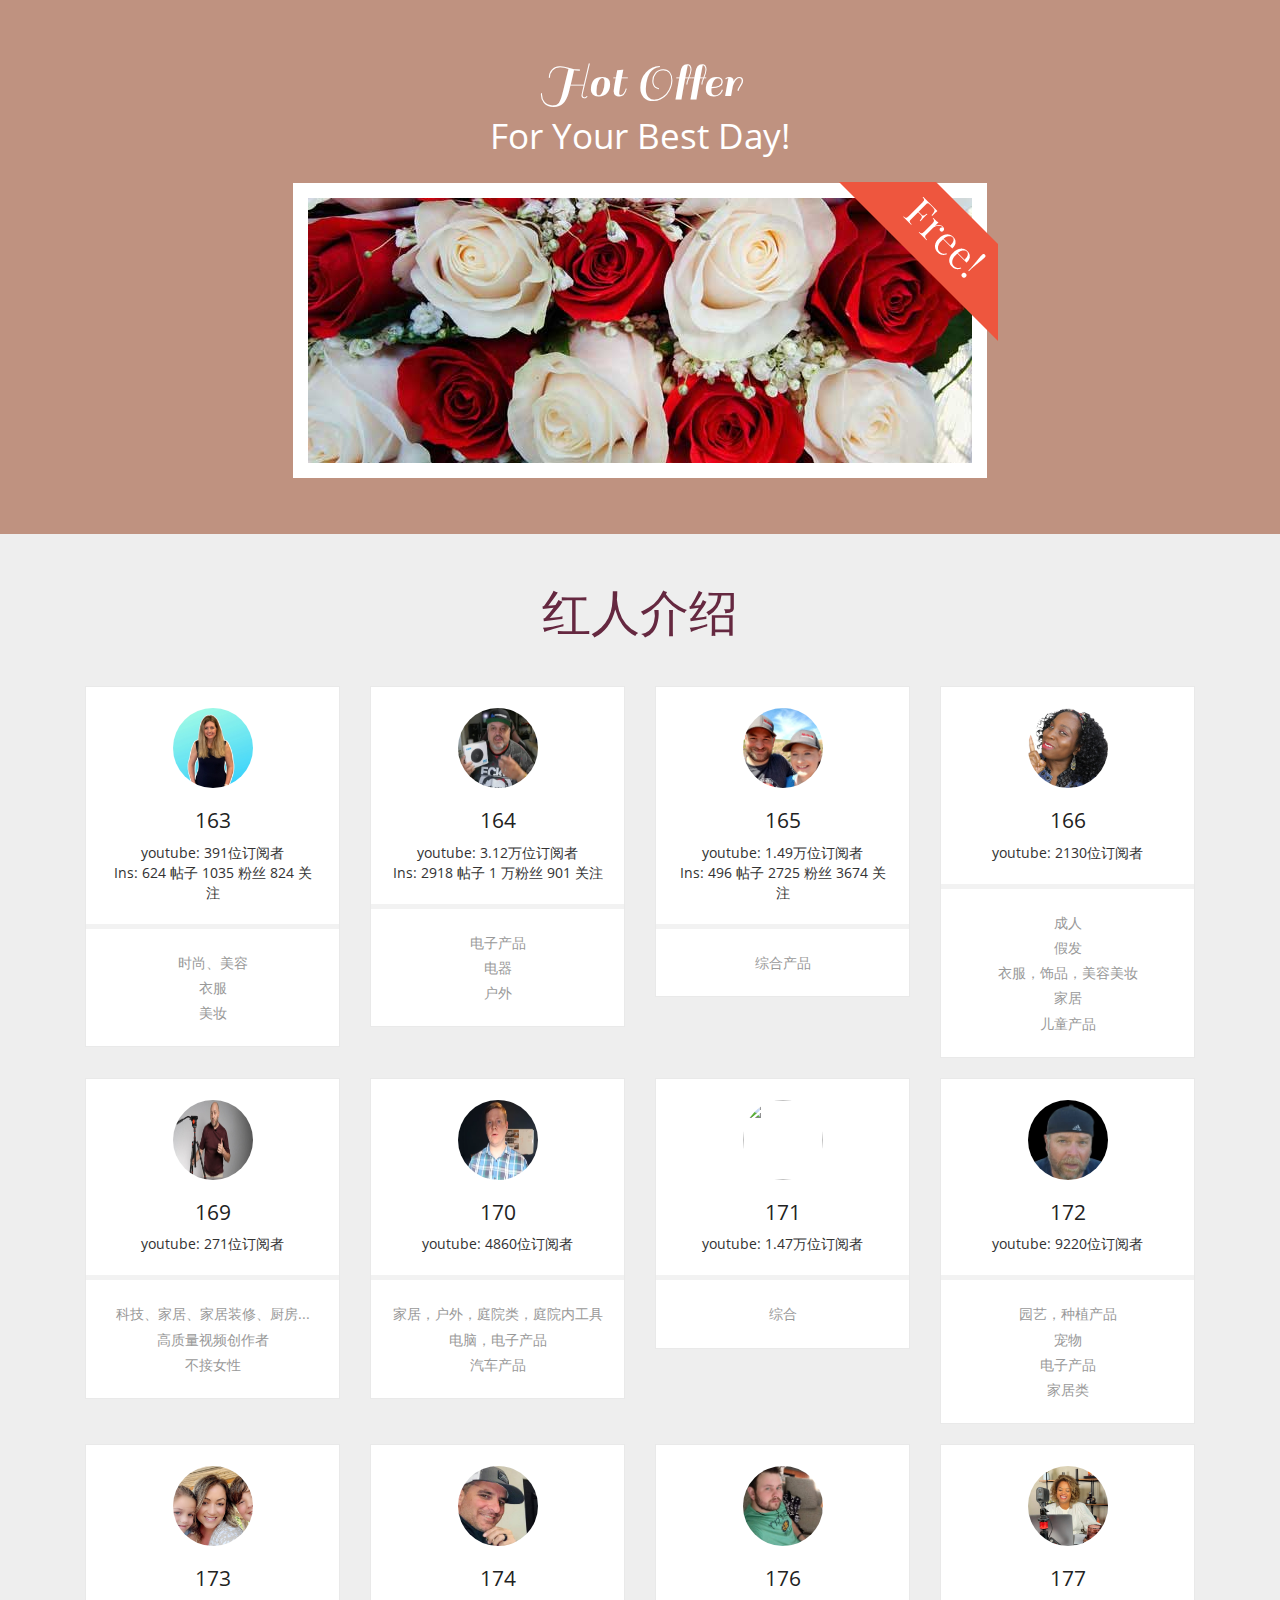
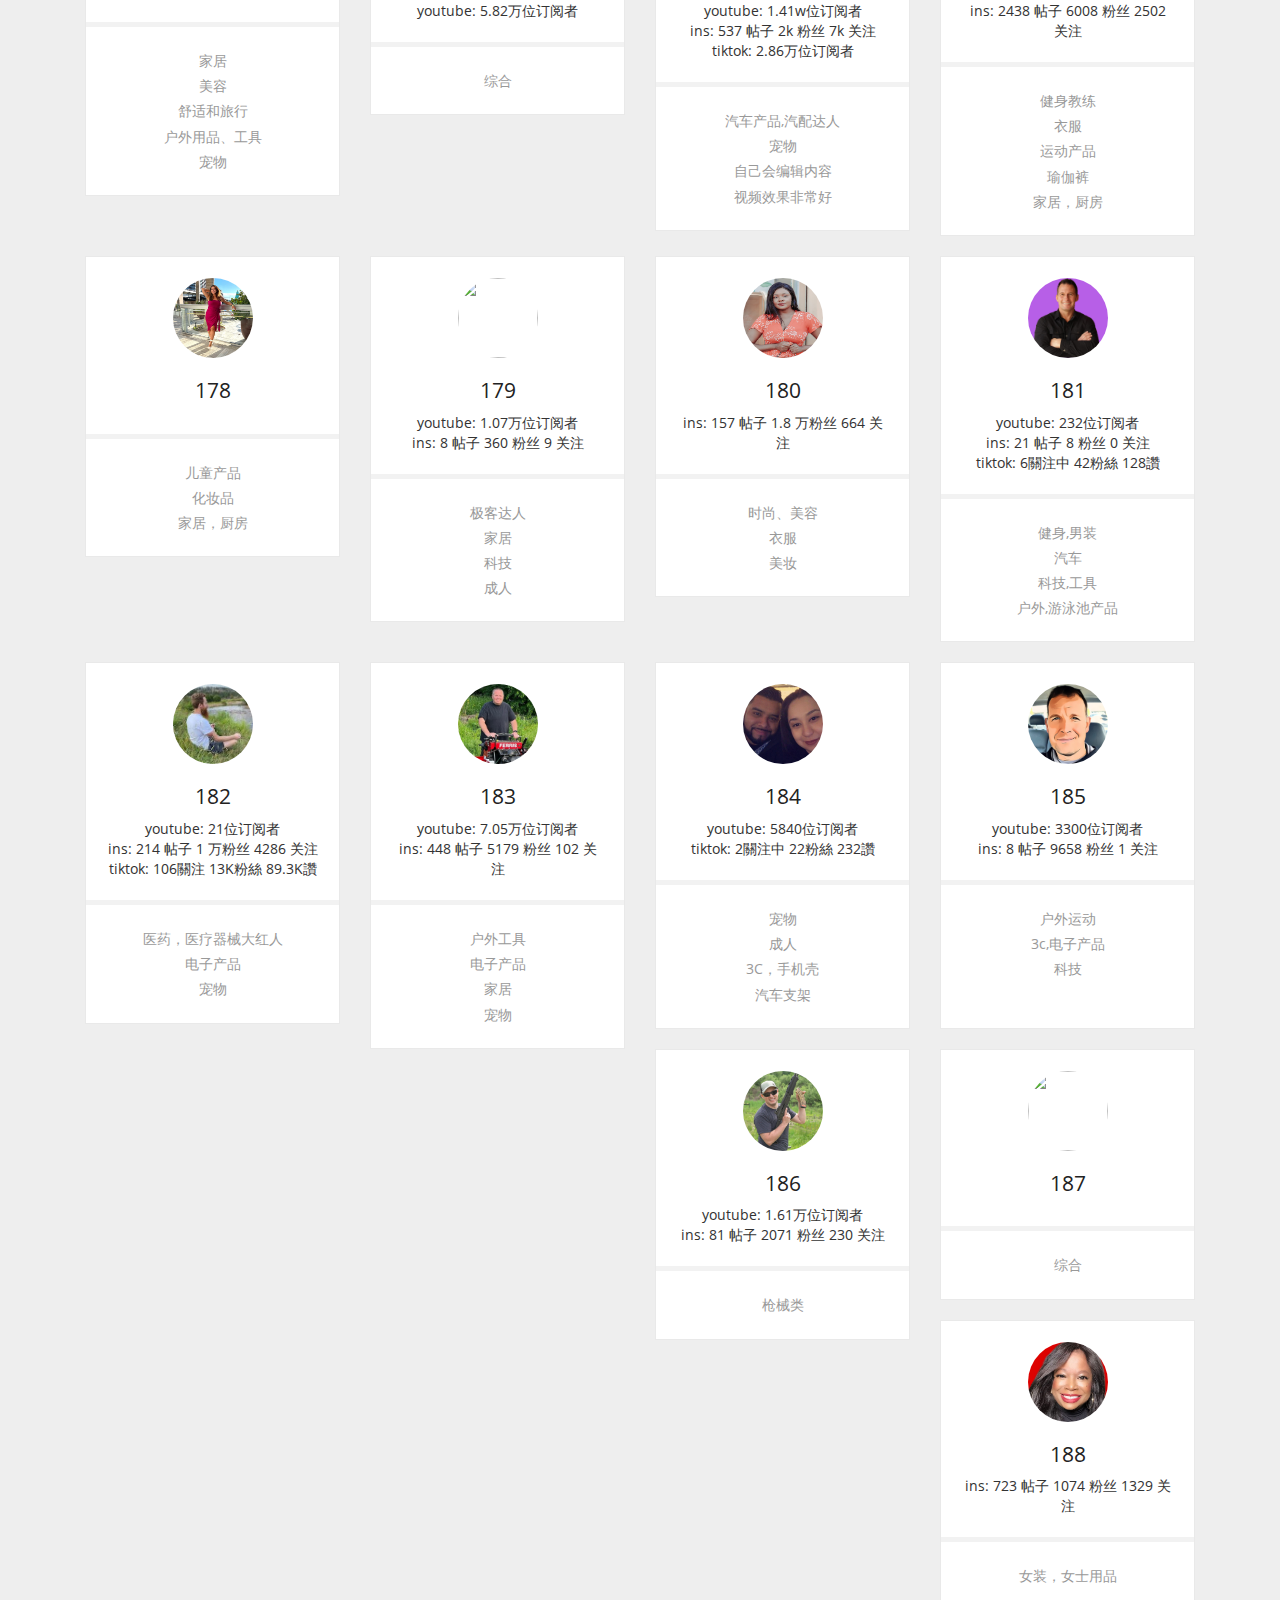
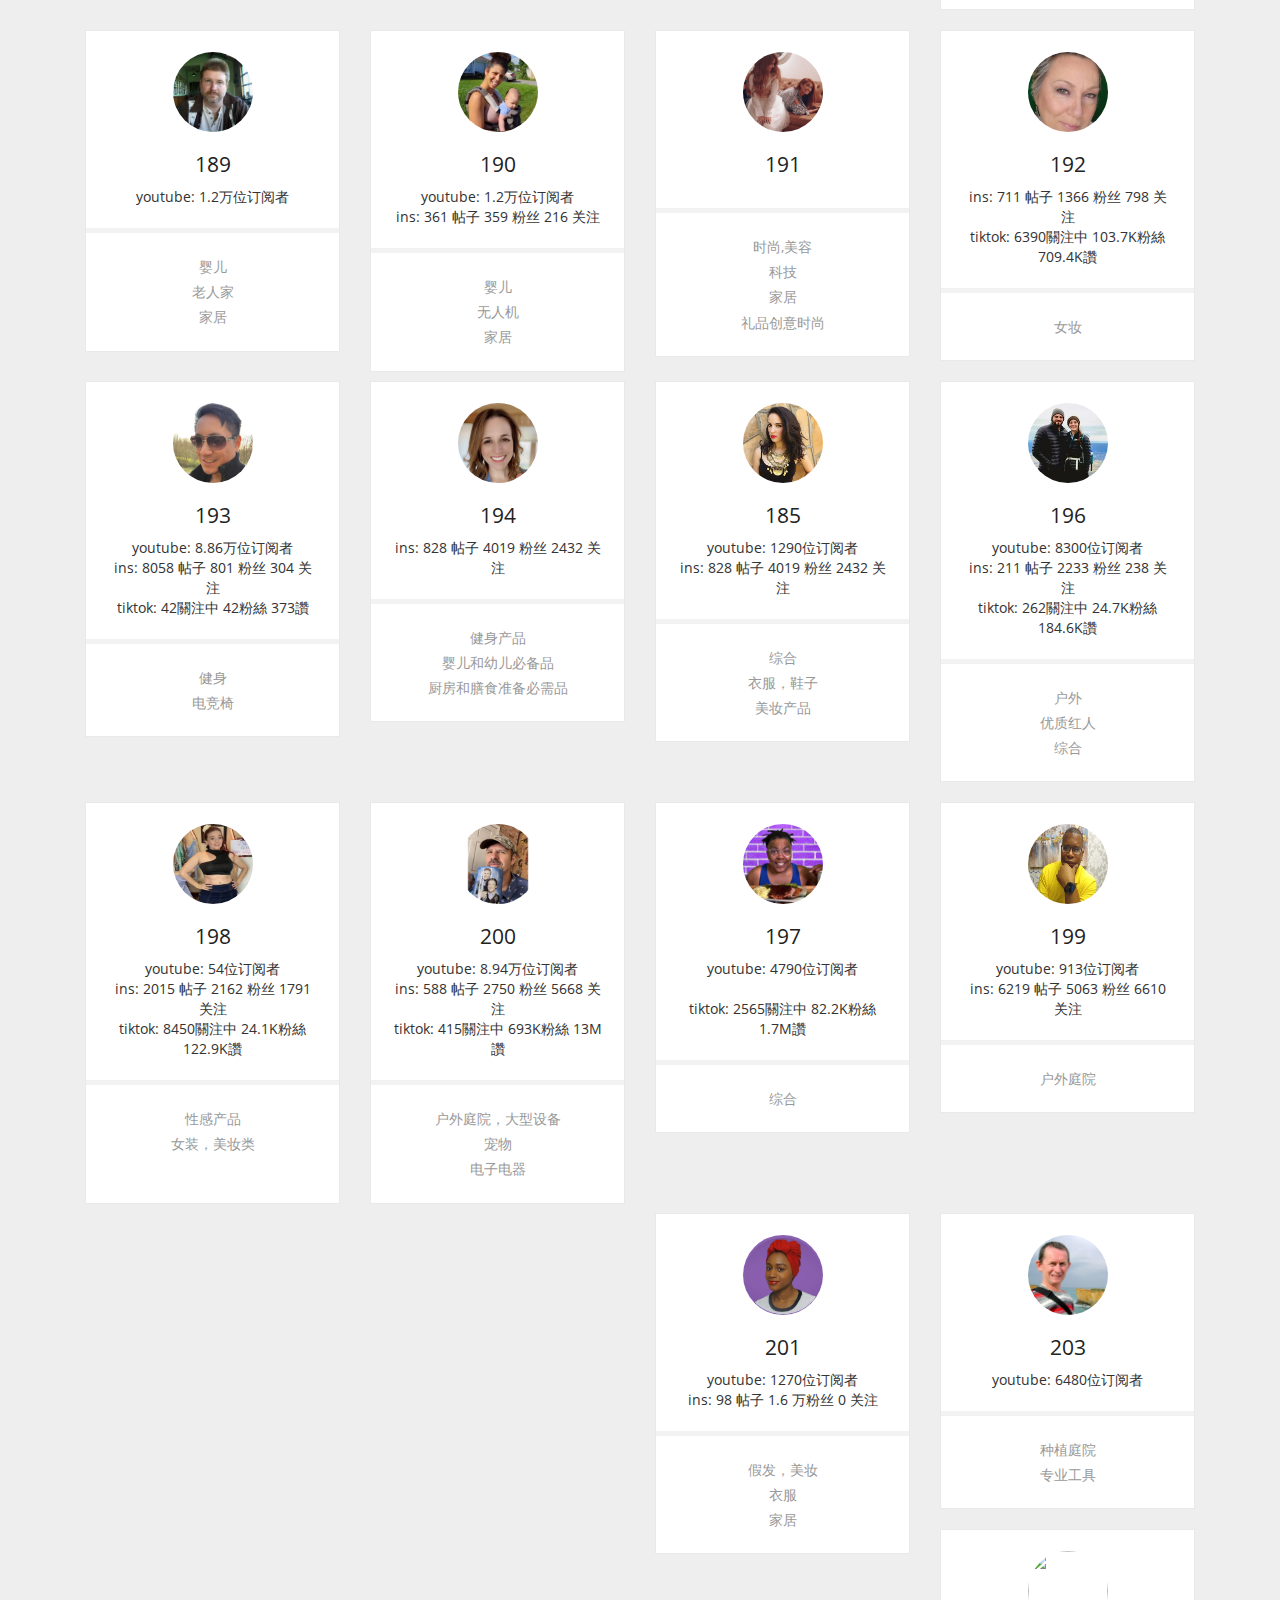
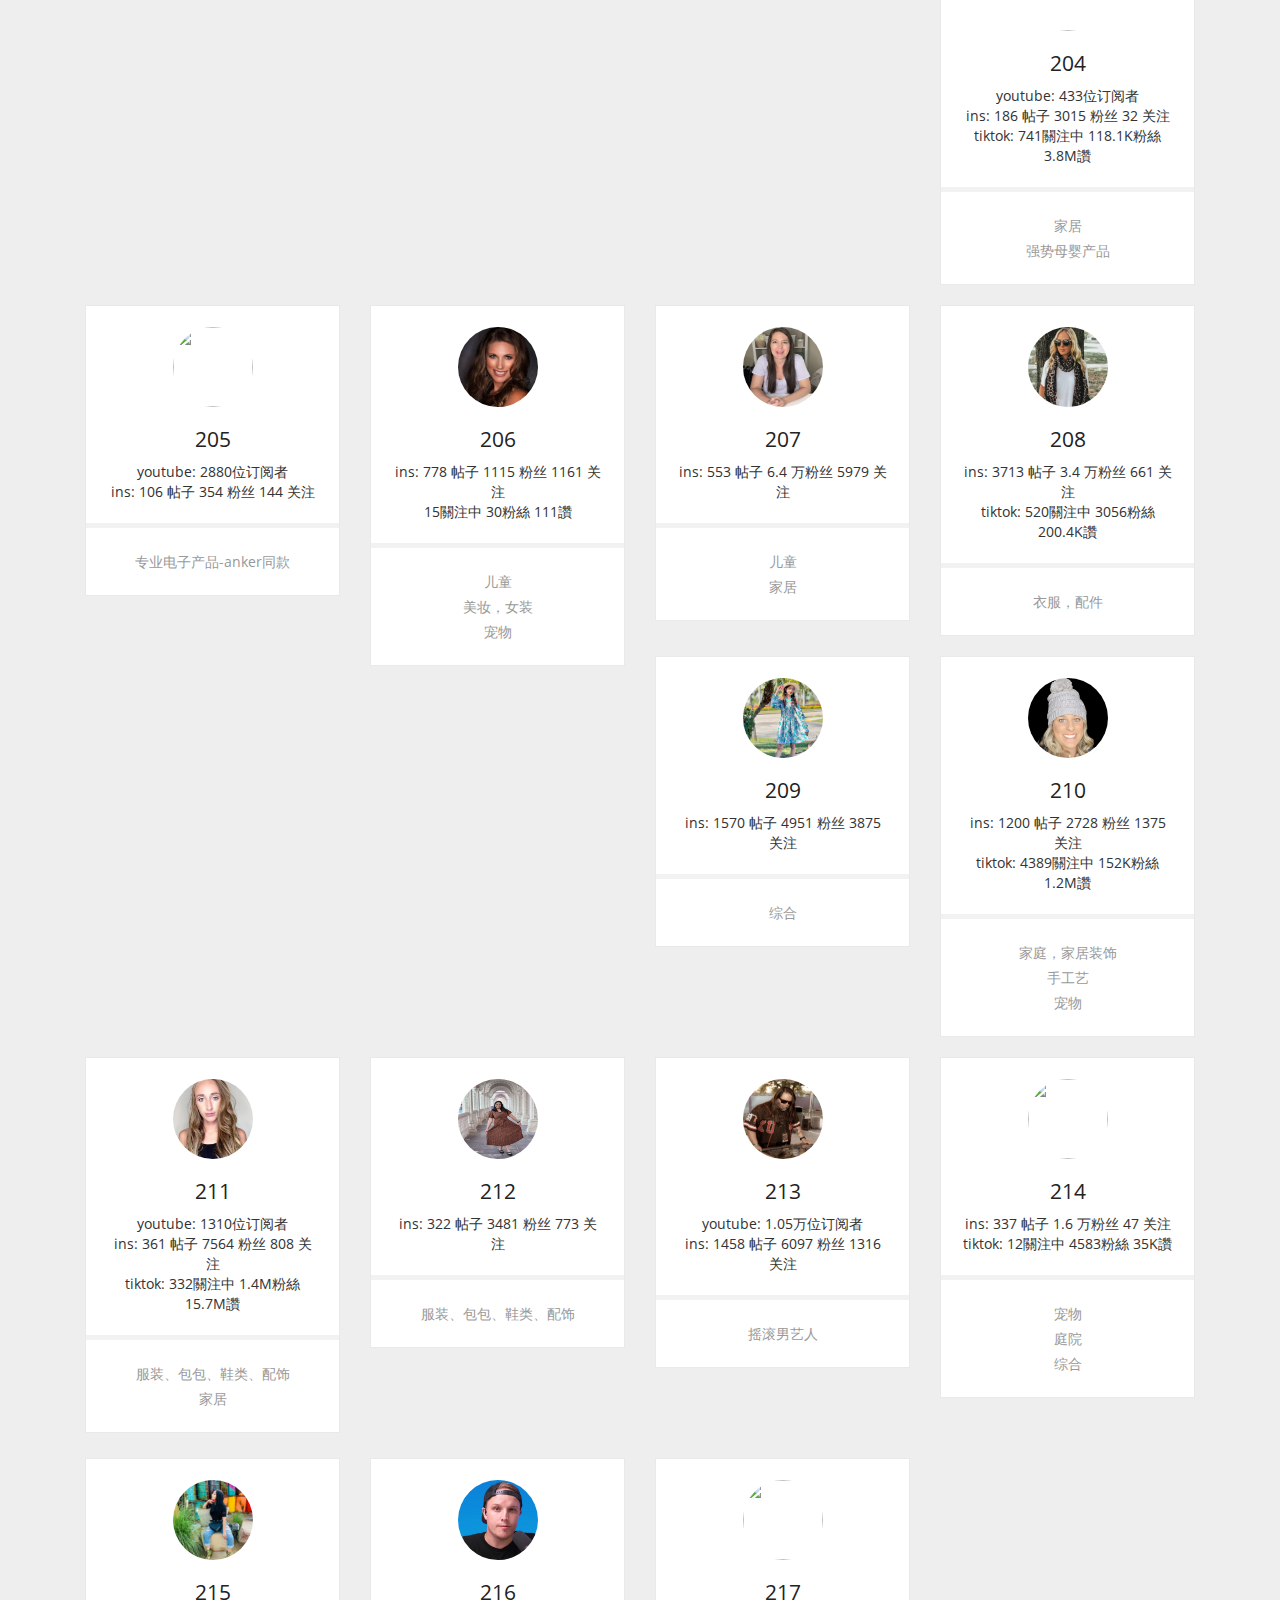
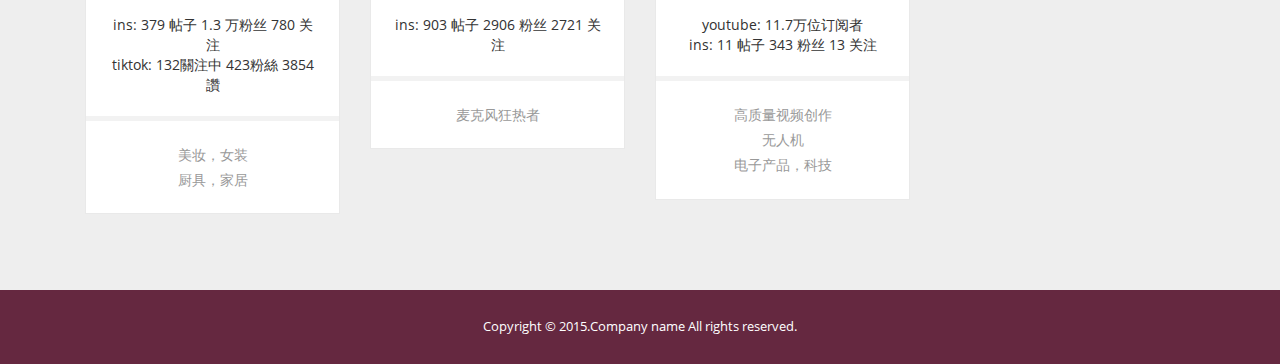
==== moban-151026346700/index.html @ faaa4f1e "Add files via upload" ====
<!DOCTYPE HTML>
<html xmlns="http://www.w3.org/1999/html">
<head>
<title>Home</title>
<link href="css/bootstrap.css" rel="stylesheet" type="text/css" media="all">
<link href="css/style.css" rel="stylesheet" type="text/css" media="all" />
<meta name="viewport" content="width=device-width, initial-scale=1">
<meta http-equiv="Content-Type" content="text/html; charset=utf-8" />
<meta name="keywords" content="My Wedding Responsive web template, Bootstrap Web Templates, Flat Web Templates, Andriod Compatible web template,
Smartphone Compatible web template, free webdesigns for Nokia, Samsung, LG, SonyErricsson, Motorola web design" />
<script type="application/x-javascript"> addEventListener("load", function() { setTimeout(hideURLbar, 0); }, false); function hideURLbar(){ window.scrollTo(0,1); } </script>
<link rel="stylesheet" href="css/flexslider.css" type="text/css" media="screen" />
<script src="js/jquery-1.11.1.min.js"></script>
<script src="js/bootstrap.js"></script>
</head>
<body>
	<div class="content">
		<!--hot-offer-->
			<div class="hot-offer">
				<div class="container">
					<h3>hot offer</h3>
					<h4>for your best day!</h4>
					<img src="images/p5.jpg" class="img-responsive" alt="/">
					<div class="offer"></div>
				</div>
			</div>
			<!--hot-offer-->
				<div class="features">
					<div class="container">
						<h3>红人介绍</h3>
							<div class="features-grids">
								<div class="col-md-3 feature-grid">
								<div class="feature">
									<div class="feature1">
										<img class="img-circle" src="kol/163.jpeg" width="80px" height="80px">
										<h4>163</h4>
                                        <p>youtube: 391位订阅者</br>
                                            Ins: 624 帖子 1035 粉丝  824 关注</p>
									</div>
									<div class="feature2">
										<p>时尚、美容</br>衣服</br>美妆</p>
									</div>
								</div>
								</div>
                                <div class="col-md-3 feature-grid">
                                    <div class="feature">
                                        <div class="feature1">
                                            <img class="img-circle" src="kol/164.jpg" width="80px" height="80px">
                                            <h4>164</h4>
                                            <p>youtube: 3.12万位订阅者</br>
                                                Ins: 2918 帖子  1 万粉丝  901 关注</p>
                                        </div>
                                        <div class="feature2">
                                            <p>电子产品</br>
                                                电器</br>
                                                户外</p>
                                        </div>
                                    </div>
                                    <p>&nbsp;</p>
                                </div>
                                <div class="col-md-3 feature-grid">
                                    <div class="feature">
                                        <div class="feature1">
                                            <img class="img-circle" src="kol/165.jpg" width="80px" height="80px">
                                            <h4>165</h4>
                                            <p>youtube: 1.49万位订阅者</br>
                                                Ins: 496 帖子  2725 粉丝  3674 关注</p>
                                        </div>
                                        <div class="feature2">
                                            <p>综合产品 </p>
                                        </div>
                                    </div>
                                    <p>&nbsp;</p>
                                </div>
                                <div class="col-md-3 feature-grid">
                                    <div class="feature">
                                        <div class="feature1">
                                            <img class="img-circle" src="kol/166.jpg" width="80px" height="80px">
                                            <h4>166</h4>
                                            <p>youtube: 2130位订阅者</p>
                                        </div>
                                        <div class="feature2">
                                            <p>成人</br>
                                                假发</br>
                                                衣服，饰品，美容美妆</br>
                                                家居</br>
                                                儿童产品</p>
                                        </div>
                                    </div>
                                    <p>&nbsp;</p>
                                </div>
                                <div class="col-md-3 feature-grid">
                                    <div class="feature">
                                        <div class="feature1">
                                            <img class="img-circle" src="kol/169.jpeg" width="80px" height="80px">
                                            <h4>169</h4>
                                            <p>youtube: 271位订阅者</p>
                                        </div>
                                        <div class="feature2">
                                            <p>科技、家居、家居装修、厨房...</br>
                                                高质量视频创作者</br>
                                                不接女性
                                            </p>
                                        </div>
                                    </div>
                                    <p>&nbsp;</p>
                                </div>
                                <div class="col-md-3 feature-grid">
                                    <div class="feature">
                                        <div class="feature1">
                                            <img class="img-circle" src="kol/170.png" width="80px" height="80px">
                                            <h4>170</h4>
                                            <p>youtube: 4860位订阅者</p>
                                        </div>
                                        <div class="feature2">
                                            <p>家居，户外，庭院类，庭院内工具</br>
                                                电脑，电子产品</br>
                                                汽车产品</p>
                                        </div>
                                    </div>
                                    <p>&nbsp;</p>
                                </div>
                                <div class="col-md-3 feature-grid">
                                    <div class="feature">
                                        <div class="feature1">
                                            <img class="img-circle" src="kol/171.jpeg" width="80px" height="80px">
                                            <h4>171</h4>
                                            <p>youtube: 1.47万位订阅者</p>
                                        </div>
                                        <div class="feature2">
                                            <p>综合</p>
                                        </div>
                                    </div>
                                    <p>&nbsp;</p>
                                </div>
                                <div class="col-md-3 feature-grid">
                                    <div class="feature">
                                        <div class="feature1">
                                            <img class="img-circle" src="kol/172.jpeg" width="80px" height="80px">
                                            <h4>172</h4>
                                            <p>youtube: 9220位订阅者</p>
                                        </div>
                                        <div class="feature2">
                                            <p>园艺，种植产品</br>
                                                宠物</br>
                                                电子产品</br>
                                                家居类</p>
                                        </div>
                                    </div>
                                    <p>&nbsp;</p>
                                </div>
                                <div class="col-md-3 feature-grid">
                                    <div class="feature">
                                        <div class="feature1">
                                            <img class="img-circle" src="kol/173.jpeg" width="80px" height="80px">
                                            <h4>173</h4>
                                        </div>
                                        <div class="feature2">
                                            <p>家居</br>
                                                美容</br>
                                                舒适和旅行</br>
                                                户外用品、工具</br>
                                                宠物</p>
                                        </div>
                                    </div>
                                    <p>&nbsp;</p>
                                </div>
                                <div class="col-md-3 feature-grid">
                                    <div class="feature">
                                        <div class="feature1">
                                            <img class="img-circle" src="kol/174.jpeg" width="80px" height="80px">
                                            <h4>174</h4>
                                            <p>youtube: 5.82万位订阅者</p>
                                        </div>
                                        <div class="feature2">
                                            <p>综合</p>
                                        </div>
                                    </div>
                                    <p>&nbsp;</p>
                                </div>
                                <div class="col-md-3 feature-grid">
                                    <div class="feature">
                                        <div class="feature1">
                                            <img class="img-circle" src="kol/176.jpeg" width="80px" height="80px">
                                            <h4>176</h4>
                                            <p>youtube: 1.41w位订阅者</br>
                                                ins: 537 帖子 2k 粉丝 7k 关注</br>
                                                tiktok: 2.86万位订阅者
                                            </p>
                                        </div>
                                        <div class="feature2">
                                            <p>汽车产品,汽配达人</br>
                                                宠物</br>
                                                自己会编辑内容</br>
                                                视频效果非常好</p>
                                        </div>
                                    </div>
                                    <p>&nbsp;</p>
                                </div>
                                <div class="col-md-3 feature-grid">
                                    <div class="feature">
                                        <div class="feature1">
                                            <img class="img-circle" src="kol/177.jpeg" width="80px" height="80px">
                                            <h4>177</h4>
                                            <p>
                                                ins: 2438 帖子  6008 粉丝  2502 关注
                                            </p>
                                        </div>
                                        <div class="feature2">
                                            <p>健身教练</br>
                                                衣服</br>
                                                运动产品</br>
                                                瑜伽裤</br>
                                                家居，厨房</p>
                                        </div>
                                    </div>
                                    <p>&nbsp;</p>
                                </div>
                                <div class="col-md-3 feature-grid">
                                    <div class="feature">
                                        <div class="feature1">
                                            <img class="img-circle" src="kol/178.jpeg" width="80px" height="80px">
                                            <h4>178</h4>
                                        </div>
                                        <div class="feature2">
                                            <p>儿童产品</br>
                                                化妆品</br>
                                                家居，厨房</p>
                                        </div>
                                    </div>
                                    <p>&nbsp;</p>
                                </div>
                                <div class="col-md-3 feature-grid">
                                    <div class="feature">
                                        <div class="feature1">
                                            <img class="img-circle" src="kol/179.jpeg" width="80px" height="80px">
                                            <h4>179</h4>
                                            <p>
                                                youtube: 1.07万位订阅者</br>
                                                ins: 8 帖子  360 粉丝  9 关注
                                            </p>
                                        </div>
                                        <div class="feature2">
                                            <p>极客达人</br>
                                                家居</br>
                                                科技</br>
                                                成人
                                            </p>
                                        </div>
                                    </div>
                                    <p>&nbsp;</p>
                                </div>
                                <div class="col-md-3 feature-grid">
                                    <div class="feature">
                                        <div class="feature1">
                                            <img class="img-circle" src="kol/180.png" width="80px" height="80px">
                                            <h4>180</h4>
                                            <p>
                                                ins: 157 帖子  1.8 万粉丝  664 关注
                                            </p>
                                        </div>
                                        <div class="feature2">
                                            <p>时尚、美容</br>
                                                衣服</br>
                                                美妆
                                            </p>
                                        </div>
                                    </div>
                                    <p>&nbsp;</p>
                                </div>
                                <div class="col-md-3 feature-grid">
                                    <div class="feature">
                                        <div class="feature1">
                                            <img class="img-circle" src="kol/181.jpeg" width="80px" height="80px">
                                            <h4>181</h4>
                                            <p>youtube: 232位订阅者</br>
                                                ins: 21 帖子  8 粉丝  0 关注</br>
                                                tiktok: 6關注中  42粉絲  128讚
                                            </p>
                                        </div>
                                        <div class="feature2">
                                            <p>健身,男装</br>
                                                汽车</br>
                                                科技,工具</br>
                                                户外,游泳池产品
                                            </p>
                                        </div>
                                    </div>
                                    <p>&nbsp;</p>
                                </div>
                                <div class="col-md-3 feature-grid">
                                    <div class="feature">
                                        <div class="feature1">
                                            <img class="img-circle" src="kol/182.jpeg" width="80px" height="80px">
                                            <h4>182</h4>
                                            <p>youtube: 21位订阅者</br>
                                                ins: 214 帖子  1 万粉丝  4286 关注</br>
                                                tiktok: 106關注  13K粉絲  89.3K讚
                                            </p>
                                        </div>
                                        <div class="feature2">
                                            <p>
                                                医药，医疗器械大红人</br>
                                                电子产品</br>
                                                宠物</br>
                                            </p>
                                        </div>
                                    </div>
                                    <p>&nbsp;</p>
                                </div>
                                <div class="col-md-3 feature-grid">
                                    <div class="feature">
                                        <div class="feature1">
                                            <img class="img-circle" src="kol/183.jpeg" width="80px" height="80px">
                                            <h4>183</h4>
                                            <p>youtube: 7.05万位订阅者</br>
                                                ins: 448 帖子  5179 粉丝  102 关注
                                            </p>
                                        </div>
                                        <div class="feature2">
                                            <p>
                                                户外工具</br>
                                                电子产品</br>
                                                家居</br>
                                                宠物</br>
                                            </p>
                                        </div>
                                    </div>
                                    <p>&nbsp;</p>
                                </div>
                                <div class="col-md-3 feature-grid">
                                    <div class="feature">
                                        <div class="feature1">
                                            <img class="img-circle" src="kol/184.jpeg" width="80px" height="80px">
                                            <h4>184</h4>
                                            <p>youtube: 5840位订阅者</br>
                                                tiktok: 2關注中  22粉絲  232讚
                                            </p>
                                        </div>
                                        <div class="feature2">
                                            <p>
                                                宠物</br>
                                                成人</br>
                                                3C，手机壳</br>
                                                汽车支架
                                            </p>
                                        </div>
                                    </div>
                                    <p>&nbsp;</p>
                                </div>
                                <div class="col-md-3 feature-grid">
                                    <div class="feature">
                                        <div class="feature1">
                                            <img class="img-circle" src="kol/185.jpeg" width="80px" height="80px">
                                            <h4>185</h4>
                                            <p>youtube: 3300位订阅者</br>
                                                ins: 8 帖子  9658 粉丝  1 关注
                                            </p>
                                        </div>
                                        <div class="feature2">
                                            <p>
                                                户外运动</br>
                                                3c,电子产品</br>
                                                科技</br></br>
                                            </p>
                                        </div>
                                    </div>
                                    <p>&nbsp;</p>
                                </div>
                                <div class="col-md-3 feature-grid">
                                    <div class="feature">
                                        <div class="feature1">
                                            <img class="img-circle" src="kol/186.jpeg" width="80px" height="80px">
                                            <h4>186</h4>
                                            <p>youtube: 1.61万位订阅者</br>
                                                ins: 81 帖子  2071 粉丝  230 关注
                                            </p>
                                        </div>
                                        <div class="feature2">
                                            <p>
                                                枪械类
                                            </p>
                                        </div>
                                    </div>
                                    <p>&nbsp;</p>
                                </div>
                                <div class="col-md-3 feature-grid">
                                    <div class="feature">
                                        <div class="feature1">
                                            <img class="img-circle" src="kol/187.jpeg" width="80px" height="80px">
                                            <h4>187</h4>
                                        </div>
                                        <div class="feature2">
                                            <p>
                                                综合
                                            </p>
                                        </div>
                                    </div>
                                    <p>&nbsp;</p>
                                </div>
                                <div class="col-md-3 feature-grid">
                                    <div class="feature">
                                        <div class="feature1">
                                            <img class="img-circle" src="kol/188.jpeg" width="80px" height="80px">
                                            <h4>188</h4>
                                            <p>
                                                ins: 723 帖子  1074 粉丝  1329 关注
                                            </p>
                                        </div>
                                        <div class="feature2">
                                            <p>
                                                女装，女士用品
                                            </p>
                                        </div>
                                    </div>
                                    <p>&nbsp;</p>
                                </div>
                                <div class="col-md-3 feature-grid">
                                    <div class="feature">
                                        <div class="feature1">
                                            <img class="img-circle" src="kol/189.jpeg" width="80px" height="80px">
                                            <h4>189</h4>
                                            <p>youtube: 1.2万位订阅者
                                            </p>
                                        </div>
                                        <div class="feature2">
                                            <p>婴儿</br>
                                                老人家</br>
                                                家居
                                            </p>
                                        </div>
                                    </div>
                                    <p>&nbsp;</p>
                                </div>
                                <div class="col-md-3 feature-grid">
                                    <div class="feature">
                                        <div class="feature1">
                                            <img class="img-circle" src="kol/190.png" width="80px" height="80px">
                                            <h4>190</h4>
                                            <p>youtube: 1.2万位订阅者</br>
                                                ins: 361 帖子  359 粉丝  216 关注
                                            </p>
                                        </div>
                                        <div class="feature2">
                                            <p>婴儿</br>
                                                无人机</br>
                                                家居</br>
                                            </p>
                                        </div>
                                    </div>
                                </div>
                                <div class="col-md-3 feature-grid">
                                    <div class="feature">
                                        <div class="feature1">
                                            <img class="img-circle" src="kol/191.jpeg" width="80px" height="80px">
                                            <h4>191</h4>
                                        </div>
                                        <div class="feature2">
                                            <p>
                                                时尚,美容</br>
                                                科技</br>
                                                家居</br>
                                                礼品创意时尚
                                            </p>
                                        </div>
                                    </div>
                                    <p>&nbsp;</p>
                                </div>
                                <div class="col-md-3 feature-grid">
                                    <div class="feature">
                                        <div class="feature1">
                                            <img class="img-circle" src="kol/192.jpeg" width="80px" height="80px">
                                            <h4>192</h4>
                                            <p>
                                                ins: 711 帖子  1366 粉丝  798 关注</br>
                                                tiktok: 6390關注中  103.7K粉絲  709.4K讚
                                            </p>
                                        </div>
                                        <div class="feature2">
                                            <p>
                                                女妆
                                            </p>
                                        </div>
                                    </div>
                                    <p>&nbsp;</p>
                                </div>
                                <div class="col-md-3 feature-grid">
                                    <div class="feature">
                                        <div class="feature1">
                                            <img class="img-circle" src="kol/193.jpeg" width="80px" height="80px">
                                            <h4>193</h4>
                                            <p>youtube: 8.86万位订阅者</br>
                                                ins: 8058 帖子  801 粉丝  304 关注</br>
                                                tiktok: 42關注中  42粉絲  373讚
                                            </p>
                                        </div>
                                        <div class="feature2">
                                            <p>
                                                健身</br>
                                                电竞椅
                                            </p>
                                        </div>
                                    </div>
                                    <p>&nbsp;</p>
                                </div>
                                <div class="col-md-3 feature-grid">
                                    <div class="feature">
                                        <div class="feature1">
                                            <img class="img-circle" src="kol/194.jpeg" width="80px" height="80px">
                                            <h4>194</h4>
                                            <p>
                                                ins: 828 帖子  4019 粉丝  2432 关注
                                            </p>
                                        </div>
                                        <div class="feature2">
                                            <p>
                                                健身产品</br>
                                                婴儿和幼儿必备品</br>
                                                厨房和膳食准备必需品
                                            </p>
                                        </div>
                                    </div>
                                    <p>&nbsp;</p>
                                </div>
                                <div class="col-md-3 feature-grid">
                                    <div class="feature">
                                        <div class="feature1">
                                            <img class="img-circle" src="kol/195.jpg" width="80px" height="80px">
                                            <h4>185</h4>
                                            <p>youtube: 1290位订阅者</br>
                                                ins: 828 帖子  4019 粉丝  2432 关注</br>
                                            </p>
                                        </div>
                                        <div class="feature2">
                                            <p>
                                                综合</br>
                                                衣服，鞋子</br>
                                                美妆产品
                                            </p>
                                        </div>
                                    </div>
                                    <p>&nbsp;</p>
                                </div>
                                <div class="col-md-3 feature-grid">
                                    <div class="feature">
                                        <div class="feature1">
                                            <img class="img-circle" src="kol/196.jpg" width="80px" height="80px">
                                            <h4>196</h4>
                                            <p>youtube: 8300位订阅者</br>
                                                ins: 211 帖子  2233 粉丝  238 关注</br>
                                                tiktok: 262關注中  24.7K粉絲  184.6K讚
                                            </p>
                                        </div>
                                        <div class="feature2">
                                            <p>
                                                户外</br>
                                                优质红人</br>
                                                综合
                                            </p>
                                        </div>
                                    </div>
                                    <p>&nbsp;</p>
                                </div>
                                <div class="col-md-3 feature-grid">
                                    <div class="feature">
                                        <div class="feature1">
                                            <img class="img-circle" src="kol/198.png" width="80px" height="80px">
                                            <h4>198</h4>
                                            <p>youtube: 54位订阅者</br>
                                                ins: 2015 帖子  2162 粉丝  1791 关注</br>
                                                tiktok: 8450關注中  24.1K粉絲  122.9K讚
                                            </p>
                                        </div>
                                        <div class="feature2">
                                            <p>
                                                性感产品</br>
                                                女装，美妆类</br></br>
                                            </p>
                                        </div>
                                    </div>
                                    <p>&nbsp;</p>
                                </div>
                                <div class="col-md-3 feature-grid">
                                    <div class="feature">
                                        <div class="feature1">
                                            <img class="img-circle" src="kol/200.jpeg" width="80px" height="80px">
                                            <h4>200</h4>
                                            <p>youtube: 8.94万位订阅者</br>
                                                ins: 588 帖子  2750 粉丝  5668 关注</br>
                                                tiktok: 415關注中  693K粉絲  13M讚
                                            </p>
                                        </div>
                                        <div class="feature2">
                                            <p>户外庭院，大型设备</br>
                                                宠物</br>
                                                电子电器
                                            </p>
                                        </div>
                                    </div>
                                    <p>&nbsp;</p>
                                </div>
                                <div class="col-md-3 feature-grid">
                                    <div class="feature">
                                        <div class="feature1">
                                            <img class="img-circle" src="kol/197.jpeg" width="80px" height="80px">
                                            <h4>197</h4>
                                            <p>youtube: 4790位订阅者</br>
                                                </br>
                                                tiktok: 2565關注中  82.2K粉絲  1.7M讚
                                            </p>
                                        </div>
                                        <div class="feature2">
                                            <p>
                                                综合
                                            </p>
                                        </div>
                                    </div>
                                    <p>&nbsp;</p>
                                    <p>&nbsp;</p>
                                    <p>&nbsp;</p><p>&nbsp;</p>
                                </div>
                                <div class="col-md-3 feature-grid">
                                    <div class="feature">
                                        <div class="feature1">
                                            <img class="img-circle" src="kol/199.jpeg" width="80px" height="80px">
                                            <h4>199</h4>
                                            <p>youtube: 913位订阅者</br>
                                                ins: 6219 帖子  5063 粉丝  6610 关注
                                            </p>
                                        </div>
                                        <div class="feature2">
                                            <p>
                                                户外庭院
                                            </p>
                                        </div>
                                    </div>
                                    <p>&nbsp;</p><p>&nbsp;</p><p>&nbsp;</p><p>&nbsp;</p><p>&nbsp;</p>
                                </div>
                                <div class="col-md-3 feature-grid">
                                    <div class="feature">
                                        <div class="feature1">
                                            <img class="img-circle" src="kol/201.jpeg" width="80px" height="80px">
                                            <h4>201</h4>
                                            <p>youtube: 1270位订阅者</br>
                                                ins: 98 帖子  1.6 万粉丝  0 关注
                                            </p>
                                        </div>
                                        <div class="feature2">
                                            <p>
                                                假发，美妆</br>
                                                衣服</br>
                                                家居
                                            </p>
                                        </div>
                                    </div>
                                    <p>&nbsp;</p><p>&nbsp;</p><p>&nbsp;</p><p>&nbsp;</p>
                                </div>
                                <div class="col-md-3 feature-grid">
                                    <div class="feature">
                                        <div class="feature1">
                                            <img class="img-circle" src="kol/203.jpeg" width="80px" height="80px">
                                            <h4>203</h4>
                                            <p>youtube: 6480位订阅者</br>
                                            </p>
                                        </div>
                                        <div class="feature2">
                                            <p>
                                                种植庭院</br>
                                                专业工具
                                            </p>
                                        </div>
                                    </div>
                                    <p>&nbsp;</p>
                                </div>
                                <div class="col-md-3 feature-grid">
                                    <div class="feature">
                                        <div class="feature1">
                                            <img class="img-circle" src="kol/204.jpeg" width="80px" height="80px">
                                            <h4>204</h4>
                                            <p>youtube: 433位订阅者</br>
                                                ins: 186 帖子  3015 粉丝  32 关注</br>
                                                tiktok: 741關注中  118.1K粉絲  3.8M讚
                                            </p>
                                        </div>
                                        <div class="feature2">
                                            <p>
                                                家居</br>
                                                强势母婴产品
                                            </p>
                                        </div>
                                    </div>
                                    <p>&nbsp;</p>
                                </div>
                                <div class="col-md-3 feature-grid">
                                    <div class="feature">
                                        <div class="feature1">
                                            <img class="img-circle" src="kol/205.jpeg" width="80px" height="80px">
                                            <h4>205</h4>
                                            <p>youtube: 2880位订阅者</br>
                                                ins: 106 帖子  354 粉丝  144 关注
                                            </p>
                                        </div>
                                        <div class="feature2">
                                            <p>
                                                专业电子产品-anker同款
                                            </p>
                                        </div>
                                    </div>
                                    <p>&nbsp;</p>
                                </div>
                                <div class="col-md-3 feature-grid">
                                    <div class="feature">
                                        <div class="feature1">
                                            <img class="img-circle" src="kol/206.jpeg" width="80px" height="80px">
                                            <h4>206</h4>
                                            <p>
                                                ins: 778 帖子  1115 粉丝  1161 关注</br>
                                                15關注中  30粉絲  111讚
                                            </p>
                                        </div>
                                        <div class="feature2">
                                            <p>
                                                儿童</br>
                                                美妆，女装</br>
                                                宠物
                                            </p>
                                        </div>
                                    </div>
                                    <p>&nbsp;</p>
                                </div>
                                <div class="col-md-3 feature-grid">
                                    <div class="feature">
                                        <div class="feature1">
                                            <img class="img-circle" src="kol/207.png" width="80px" height="80px">
                                            <h4>207</h4>
                                            <p>
                                                ins: 553 帖子  6.4 万粉丝  5979 关注
                                            </p>
                                        </div>
                                        <div class="feature2">
                                            <p>
                                                儿童</br>
                                                家居
                                            </p>
                                        </div>
                                    </div>
                                    <p>&nbsp;</p>
                                </div>
                                <div class="col-md-3 feature-grid">
                                    <div class="feature">
                                        <div class="feature1">
                                            <img class="img-circle" src="kol/208.jpeg" width="80px" height="80px">
                                            <h4>208</h4>
                                            <p>
                                                ins: 3713 帖子  3.4 万粉丝  661 关注</br>
                                                tiktok: 520關注中  3056粉絲  200.4K讚
                                            </p>
                                        </div>
                                        <div class="feature2">
                                            <p>
                                                衣服，配件
                                            </p>
                                        </div>
                                    </div>
                                    <p>&nbsp;</p>
                                </div>
                                <div class="col-md-3 feature-grid">
                                    <div class="feature">
                                        <div class="feature1">
                                            <img class="img-circle" src="kol/209.jpeg" width="80px" height="80px">
                                            <h4>209</h4>
                                            <p>
                                                ins: 1570 帖子  4951 粉丝  3875 关注</br>
                                            </p>
                                        </div>
                                        <div class="feature2">
                                            <p>
                                                综合
                                            </p>
                                        </div>
                                    </div>
                                    <p>&nbsp;</p>
                                </div>
                                <div class="col-md-3 feature-grid">
                                    <div class="feature">
                                        <div class="feature1">
                                            <img class="img-circle" src="kol/210.jpeg" width="80px" height="80px">
                                            <h4>210</h4>
                                            <p>
                                                ins: 1200 帖子  2728 粉丝  1375 关注</br>
                                                tiktok: 4389關注中  152K粉絲  1.2M讚
                                            </p>
                                        </div>
                                        <div class="feature2">
                                            <p>
                                                家庭，家居装饰</br>
                                                手工艺</br>
                                                宠物
                                            </p>
                                        </div>
                                    </div>
                                    <p>&nbsp;</p>
                                </div>
                                <div class="col-md-3 feature-grid">
                                    <div class="feature">
                                        <div class="feature1">
                                            <img class="img-circle" src="kol/211.jpeg" width="80px" height="80px">
                                            <h4>211</h4>
                                            <p>youtube: 1310位订阅者</br>
                                                ins: 361 帖子  7564 粉丝  808 关注</br>
                                                tiktok: 332關注中  1.4M粉絲  15.7M讚
                                            </p>
                                        </div>
                                        <div class="feature2">
                                            <p>
                                                服装、包包、鞋类、配饰</br>
                                                家居
                                            </p>
                                        </div>
                                    </div>
                                    <p>&nbsp;</p>
                                </div>
                                <div class="col-md-3 feature-grid">
                                    <div class="feature">
                                        <div class="feature1">
                                            <img class="img-circle" src="kol/212.jpeg" width="80px" height="80px">
                                            <h4>212</h4>
                                            <p>
                                                ins: 322 帖子  3481 粉丝  773 关注
                                            </p>
                                        </div>
                                        <div class="feature2">
                                            <p>
                                                服装、包包、鞋类、配饰
                                            </p>
                                        </div>
                                    </div>
                                    <p>&nbsp;</p>
                                    <p>&nbsp;</p>
                                    <p>&nbsp;</p>
                                    <p>&nbsp;</p>
                                    <p>&nbsp;</p>
                                </div>
                                <div class="col-md-3 feature-grid">
                                    <div class="feature">
                                        <div class="feature1">
                                            <img class="img-circle" src="kol/213.jpg" width="80px" height="80px">
                                            <h4>213</h4>
                                            <p>youtube: 1.05万位订阅者</br>
                                                ins: 1458 帖子  6097 粉丝  1316 关注
                                            </p>
                                        </div>
                                        <div class="feature2">
                                            <p>
                                                摇滚男艺人
                                            </p>
                                        </div>
                                    </div>
                                    <p>&nbsp;</p>
                                    <p>&nbsp;</p>
                                    <p>&nbsp;</p>
                                </div>
                                <div class="col-md-3 feature-grid">
                                    <div class="feature">
                                        <div class="feature1">
                                            <img class="img-circle" src="kol/214.jpeg" width="80px" height="80px">
                                            <h4>214</h4>
                                            <p>
                                                ins: 337 帖子  1.6 万粉丝  47 关注</br>
                                                tiktok: 12關注中  4583粉絲  35K讚
                                            </p>
                                        </div>
                                        <div class="feature2">
                                            <p>
                                                宠物</br>
                                                庭院</br>
                                                综合
                                            </p>
                                        </div>
                                    </div>
                                    <p>&nbsp;</p>
                                    <p>&nbsp;</p>
                                    <p>&nbsp;</p>
                                </div>
                                <div class="col-md-3 feature-grid">
                                    <div class="feature">
                                        <div class="feature1">
                                            <img class="img-circle" src="kol/215.jpeg" width="80px" height="80px">
                                            <h4>215</h4>
                                            <p>
                                                ins: 379 帖子  1.3 万粉丝  780 关注</br>
                                                tiktok: 132關注中  423粉絲  3854讚
                                            </p>
                                        </div>
                                        <div class="feature2">
                                            <p>
                                                美妆，女装</br>
                                                厨具，家居
                                            </p>
                                        </div>
                                    </div>
                                    <p>&nbsp;</p>
                                </div>
                                <div class="col-md-3 feature-grid">
                                    <div class="feature">
                                        <div class="feature1">
                                            <img class="img-circle" src="kol/216.jpeg" width="80px" height="80px">
                                            <h4>216</h4>
                                            <p>
                                                ins: 903 帖子  2906 粉丝  2721 关注
                                            </p>
                                        </div>
                                        <div class="feature2">
                                            <p>
                                                麦克风狂热者
                                            </p>
                                        </div>
                                    </div>
                                    <p>&nbsp;</p>
                                </div>
                                <div class="col-md-3 feature-grid">
                                    <div class="feature">
                                        <div class="feature1">
                                            <img class="img-circle" src="kol/217.jpeg" width="80px" height="80px">
                                            <h4>217</h4>
                                            <p>youtube: 11.7万位订阅者</br>
                                                ins: 11 帖子  343 粉丝  13 关注
                                            </p>
                                        </div>
                                        <div class="feature2">
                                            <p>
                                                高质量视频创作</br>
                                                无人机</br>
                                                电子产品，科技
                                            </p>
                                        </div>
                                    </div>
                                    <p>&nbsp;</p>
                                </div>

								<!-- -------------------end---------------- -->
                                <div class="clearfix"></div>
							</div>
					</div>
				</div>

			<!--footer-->
		<div class="footer-section">
			<div class="container">
				<div class="footer-top">
					<p>Copyright &copy; 2015.Company name All rights reserved.
				</div>
			</div>
		</div>
    </div>
</body>
</html>
---- moban-151026346700/css/style.css ----
@font-face {
    font-family: 'Sail-Regular';
    src:url(../fonts/Sail-Regular.ttf) format('truetype');
}
@font-face {
    font-family: 'OpenSans-Regular';
    src:url(../fonts/OpenSans-Regular.ttf) format('truetype');
}
body a{
    transition:0.5s all;
	-webkit-transition:0.5s all;
	-moz-transition:0.5s all;
	-o-transition:0.5s all;
	-ms-transition:0.5s all;
}
input[type="button"]{
	transition:0.5s all;
	-webkit-transition:0.5s all;
	-moz-transition:0.5s all;
	-o-transition:0.5s all;
	-ms-transition:0.5s all;
}

h1,h2,h3,h4,h5,h6{
	padding:0 0;
	margin:0 0;
}
p{
	padding:0 0;
	margin:0 0;
}
ul{
	padding:0 0;
	margin:0 0;	
}
body{
	padding:0 0;
	margin:0 0; 
	font-family: 'OpenSans-Regular'
}
.header {
    background: url(../images/banner2.jpg)no-repeat 0px 0px;
    background-size: cover;
    min-height: 755px;
}
.header-top {
    padding: 2em 0;
	background-color: #652840;
}
.navbar-brand {
    float: left;
	margin-left: 0.8em;
}
.navbar-nav {
    float: right;
    margin: 0;
}
.top-menu ul li {
    display: inline-block;
    margin: 0.8em 1em;
}
.navbar-brand h1 a {
    text-decoration: none;
	color:#fff;
	font-size: 1.2em;
    font-family: 'Sail-Regular';
    text-transform: capitalize;
}
.navbar-default .navbar-nav > li > a {
    color: #fff;
}
.navbar-default .navbar-nav > li > a:hover, .navbar-default .navbar-nav > li > a:focus {
    color: #fff;
    background-color: transparent;
}
.navbar-default .navbar-nav > .active > a, .navbar-default .navbar-nav > .active > a:hover, .navbar-default .navbar-nav > .active > a:focus {
    color: #fff;
    background-color: #C49191;
}
.dropdown-menu > li > a:hover, .dropdown-menu > li > a:focus {
    color: #222;
    text-decoration: none;
    background-color: #fff;
}
.navbar {
    position: relative;
    min-height: 50px;
    margin-bottom: 0;
    border: 1px solid transparent;
}
.navbar-brand {
    float: left;
    height: 0px;
    padding: 0px 15px;
    font-size: 18px;
    line-height: 20px;
}
.navbar-default .navbar-nav > .open > a, .navbar-default .navbar-nav > .open > a:hover, .navbar-default .navbar-nav > .open > a:focus {
    color: #fff;
    background-color: #652840;
}
.dropdown-menu > li > a {
    display: block;
    padding: 10px 20px;
}
.navbar-default {
     border-color: #652840!important;
    background-color: #652840;
}
.top-menu ul li a {
    font-size: 1.1em;
    text-transform: capitalize;
    text-decoration: none;
    color: #fff;
}
span.menu {
  display: none;
}
.slider {
  margin-top:15em;
  text-align: center;
}
.slider-info h3 {
  font-size: 5em;
  color:#652840;
  font-family: 'Sail-Regular';

}
.slider-info p{
	font-size: 1em;
    font-weight: 400;
    color: #fff;
    width: 36%;
    line-height: 1.8em;
    margin: 0 auto;
}
a.button1 {
    font-size: 1em;
    padding: 0.5em 1em;
    color: #fff;
    margin-right: 1em;
    text-decoration: none;
    text-transform: capitalize;
	display: inline-block;
}
a.button2 {
    font-size: 1em;
    padding: 0.5em 1em;
    color: #fff;
    text-decoration: none;
    text-transform: capitalize;
	display: inline-block;
}
.button {
    margin-top: 2em;
}
.banner-bottom {
    position: relative;
}
.banner-grids {
    position: absolute;
    top: 156px;
    left: 0;
    width: 100%;
    text-align: center;
    background-color: #bf9280;
}
.banner-grid h5 {
    font-size: 3em;
    color: #fff;
    margin: 0.5em 0 0;
}
.banner-grid p {
    font-size: 1.2em;
    color: #fff;
	padding: 1em 0;
}
/* Rectangle In */
.hvr-rectangle-in {
  display: inline-block;
  vertical-align: middle;
  -webkit-transform: translateZ(0);
  transform: translateZ(0);
  box-shadow: 0 0 1px rgba(0, 0, 0, 0);
  -webkit-backface-visibility: hidden;
  backface-visibility: hidden;
  -moz-osx-font-smoothing: grayscale;
  position: relative;
 background: #bf9280;
  -webkit-transition-property: color;
  transition-property: color;
  -webkit-transition-duration: 0.3s;
  transition-duration: 0.3s;
}
.hvr-rectangle-in:before {
  content: "";
  position: absolute;
  z-index: -1;
  top: 0;
  left: 0;
  right: 0;
  bottom: 0;
    background: #652840;
-webkit-transform: scale(1);
  transform: scale(1);
  -webkit-transition-property: transform;
  transition-property: transform;
  -webkit-transition-duration: 0.3s;
  transition-duration: 0.3s;
  -webkit-transition-timing-function: ease-out;
  transition-timing-function: ease-out;
}
.hvr-rectangle-in:hover, .hvr-rectangle-in:focus, .hvr-rectangle-in:active {
  color: white;
}
.hvr-rectangle-in:hover:before, .hvr-rectangle-in:focus:before, .hvr-rectangle-in:active:before {
  -webkit-transform: scale(0);
  transform: scale(0);
}

.about {
    padding: 4em 0;
	text-align: center;
}
.test1 {
position:relative;
overflow:hidden;
}
.test1 .textbox {
  width: 270px;
  height: 480px;
  position: absolute;
  top: 0px;
  left: 11px;
  margin-top: -466px;
  border-radius: 2px;
    padding: 8em 2em 0;
}
.test1:hover .textbox {
 margin-top:0;
}
.textbox p{
   font-size: 1em;
  color: #fff;
  text-align: center;
}
.textbox h4 {
  font-size: 1.5em;
  text-align: center;
  margin-bottom:0.5em;
  color: #fff;
  font-weight: 600;
  text-transform: capitalize;
}
.textbox {
-webkit-transition: all 0.7s ease;
transition: all 0.7s ease;
}
.about-head h2 {
    font-size: 3.5em;
    color: #652840;
    font-family: 'Sail-Regular';
    text-transform: capitalize;
}
.about-head p {
    font-size: 1em;
    color: #222;
    margin-top: 0.5em;
}
.about-grids {
    margin-top: 3em;
}
.hot-offer {
    text-align: center;
    padding: 4em 0;
	background-color: #BF9280;
	position: relative;

}
.hot-offer img {
    margin: 2em auto 0;
    border: 15px solid #fff;
}
.hot-offer h3 {
    font-size: 3.5em;
    color: #fff;
    font-family: 'Sail-Regular';
    text-transform: capitalize;
}
.hot-offer h4 {
    font-size: 2.5em;
    color: #fff;
    text-transform: capitalize;
	margin-top: 0.2em;
}
.offer  {
    background: url("../images/abs-1.png") no-repeat 0px 0px;
    width:159px;
    height: 159px;
    position: absolute;
    top: 34%;
    right: 28%;
}
.features {
    text-align: center;
    padding: 4em 0;
	background:#eee;
}
.feature {
    background: #fff;
    border: 1px solid #E9E9E9;
}
.features h3 {
    font-size: 3.5em;
    color: #652840;
    font-family: 'Sail-Regular';
    text-transform: capitalize;
}
.feature2 p {
    font-size: 1em;
    line-height: 1.8em;
    color: #999;
    border-top: 5px solid #F2F2F2;
    padding: 1.5em;
}
.feature1 h4 {
    font-size: 1.5em;
    color: #222;
    padding: 1em 0 0.5em;
	text-transform: capitalize;
}
span.glyphicon.glyphicon-heart,span.glyphicon.glyphicon-camera,span.glyphicon.glyphicon-calendar,span.glyphicon.glyphicon-gift {
    border-radius: 4em;
    font-size: 3em;
    -webkit-border-radius: 4em;
    -moz-border-radius: 4em;
    -o-border-radius: 4em;
    border: 5px solid #FFF;
    box-shadow: 0px 0px 10px rgba(119, 119, 119, 0.25);
    -webkit-box-shadow: 0px 0px 10px rgba(119, 119, 119, 0.25);
    -moz-box-shadow: 0px 0px 10px rgba(119, 119, 119, 0.25);
    -o-box-shadow: 0px 0px 10px rgba(119, 119, 119, 0.25);
    display: inline-block;
    padding: 20px;
    background: #652840;
    background: -moz-linear-gradient(top, #03bcfd 0%, #019bd1 100%);
    background: -webkit-gradient(linear, left top, left bottom, color-stop(0%,#652840), color-stop(100%,#652840));
    background: -webkit-linear-gradient(top, #652840 0%,#652840 100%);
    background: -o-linear-gradient(top, #03bcfd 0%,#019bd1 100%);
    background: -ms-linear-gradient(top, #03bcfd 0%,#019bd1 100%);
    background: linear-gradient(to bottom, #652840 0%,#652840 100%);
    filter: progid:DXImageTransform.Microsoft.gradient( startColorstr='#03bcfd', endColorstr='#019bd1',GradientType=0 );
    cursor: pointer;
    transition: 0.5s ease;
    -moz-transition: 0.5s ease;
    -o-transition: 0.5s ease;
    -webkit-transition: 0.5s ease;
    color: #fff;
}
span.glyphicon.glyphicon-heart:hover {
    background-color: #bf9280;
    background-image: -moz-linear-gradient(top,#bf9280,#bf9280);
    background-image: -webkit-gradient(linear,0 0,0 100%,from(#bf9280),to(#bf9280));
    background-image: -webkit-linear-gradient(top,#bf9280,#bf9280);
    background-image: -o-linear-gradient(top,#bf9280,#bf9280);
    background-image: linear-gradient(to bottom,#bf9280,#bf9280);
    background-repeat: repeat-x;
}
span.glyphicon.glyphicon-camera:hover{
 background-color: #bf9280;
    background-image: -moz-linear-gradient(top,#bf9280,#bf9280);
    background-image: -webkit-gradient(linear,0 0,0 100%,from(#bf9280),to(#bf9280));
    background-image: -webkit-linear-gradient(top,#bf9280,#bf9280);
    background-image: -o-linear-gradient(top,#bf9280,#bf9280);
    background-image: linear-gradient(to bottom,#bf9280,#bf9280);
    background-repeat: repeat-x;
}
span.glyphicon.glyphicon-calendar:hover{
 background-color: #bf9280;
    background-image: -moz-linear-gradient(top,#bf9280,#bf9280);
    background-image: -webkit-gradient(linear,0 0,0 100%,from(#bf9280),to(#bf9280));
    background-image: -webkit-linear-gradient(top,#bf9280,#bf9280);
    background-image: -o-linear-gradient(top,#bf9280,#bf9280);
    background-image: linear-gradient(to bottom,#bf9280,#bf9280);
    background-repeat: repeat-x;
}
span.glyphicon.glyphicon-gift:hover{
 background-color: #bf9280;
    background-image: -moz-linear-gradient(top,#bf9280,#bf9280);
    background-image: -webkit-gradient(linear,0 0,0 100%,from(#bf9280),to(#bf9280));
    background-image: -webkit-linear-gradient(top,#bf9280,#bf9280);
    background-image: -o-linear-gradient(top,#bf9280,#bf9280);
    background-image: linear-gradient(to bottom,#bf9280,#bf9280);
    background-repeat: repeat-x;
}
.features-grids {
    margin-top: 3em;
}
.feature1 {
    padding: 1.5em;
}
.wedding-news {
    padding: 4em 0;
    text-align: center;
}
.wedding-news h3 {
    font-size: 3.5em;
    color: #652840;
    font-family: 'Sail-Regular';
    text-transform: capitalize;
}
.wedding-inner h5{
    font-size: 1.2em;
    color: #222;
	padding:1em 0
}
.wedding-inner p {
    font-size: 1em;
    color: #777;
	line-height:1.8em
}
.wedding-inner h4 a {
    text-decoration: none;
	 font-size: 1em;
    color: #222;
}
.wedding-inner h4 a:hover {
    color: #652840;
}
.wedding-grid {
    margin-top: 3em;
}
.wedding-inner {
    margin-bottom: 2em;
}
a.mask {
  text-decoration: none;
  overflow: hidden;
  display: block;
}
img.zoom-img {
    -webkit-transform: scale(1, 1);
    -webkit-transition-timing-function: ease-out;
    -webkit-transition-duration: 250ms;
    -moz-transform: scale(1, 1);
    -moz-transition-timing-function: ease-out;
    -moz-transition-duration: 250ms;
}
img.zoom-img:hover {
    -webkit-transform: scale(1.1);
    -webkit-transition-timing-function: ease-out;
    -webkit-transition-duration: 750ms;
    -moz-transform: scale(1.1);
    -moz-transition-timing-function: ease-out;
    -moz-transition-duration: 750ms;
    overflow: hidden;
}
.indicate {
    padding: 4em 0;
	background-color: #BF9280;
}
span.glyphicon.glyphicon-map-marker {
    font-size: 2em;
	vertical-align: middle;
	margin-right: 0.5em;
	color:#fff;
}
span.glyphicon.glyphicon-earphone{
   font-size: 2em;
	vertical-align: middle;
	margin-right: 0.5em;
	color:#fff;
}
span.glyphicon.glyphicon-envelope {
    font-size: 2em;
	vertical-align: middle;
	margin-right: 0.5em;
	color:#fff;
}
span.glyphicon.glyphicon-send {
    font-size: 2em;
	vertical-align: middle;
	margin-right: 0.5em;
	color:#fff;
}
.indicate-grid p a {
    color: #fff;
    text-decoration: none;
}
.indicate-grid p {
    font-size: 1em;
    color: #fff;
}
.footer-section{
	padding:2em 0;
	text-align:center;
	background: #652840;
}
.footer-top p {
	font-size: 0.9em;
	color: #fff;
	font-weight: 400;
}
.footer-top  a {
	font-size: 1em;
	color:#fff;
	font-weight: 400;
	text-transform: capitalize;
}
.footer-top a:hover {
	color: #fff;
}
.footer-top a {
	margin: 0 0.3em
}
/**about**/
.header.head-top {
    min-height: 108px;
}
.OurLove-grid iframe {
    width: 100%;
    height: 260px;
}
.OurLove-section h2 {
    font-size: 3.5em;
    color: #652840;
    font-family: 'Sail-Regular';
    text-transform: capitalize;
	text-align: center;
}
.OurLove-grid1 h4 {
    font-size: 1.5em;
    color: #bf9280;
}
.OurLove-grid1 p {
    font-size: 1em;
    line-height: 1.8em;
    padding: 1em 0;
    color: #999;
}
.OurLove-grids {
    margin-top: 3em;
}
.OurLove-section {
    padding: 4em 0;
}
.team-grids {
  position: relative;
}
.team h3 {
  font-size: 3.5em;
  color: #652840;
  font-family: 'Sail-Regular';
  text-transform: capitalize;
}
.team {
  padding:0em 0em 4em;
    text-align: center;
}
.team-info {
  margin-top: 3em;
}
.team-grids a {
	overflow: hidden;
	position: relative;
	display: block;
}
.captn h4 {
  color: #fff;
  margin: .1em 0 0.5em;
  font-size: 1.5em;
  
}
.captn p {
  color: #fff;
    font-size:1em;
}
.team-grids a .captn {
  display: inline-block;
  height: 100%;
  width: 100%;
  font-weight: 800;
  color: #ffffff;
  position: absolute;
  bottom: -80%;
  right: 2%;
  background-color: rgba(51, 51, 51, 0.68);
  padding: 5% 10%;
  text-align: center;
  -o-transition: all 0.3s ease;
  -moz-transition: all 0.3s ease;
  -ms-transition: all 0.3s ease;
  -webkit-transition: all 0.3s ease;
  transition: all 0.3s ease;
}
.team-grids a:hover .captn {
  width: 100%;
  bottom: 0%;
  padding: 40% 10%;
    right: 2%;
}
.why-choose {
    padding: 1em 0 4em;
    text-align: center;
}
.why-choose h3 {
   font-size: 3.5em;
  color: #652840;
  font-family: 'Sail-Regular';
  text-transform: capitalize;

}
.choose-grid h4{
 font-size: 1.5em;
  color: #bf9280;
  text-transform: capitalize;
}
.choose-grid p{
	font-size:1em;
	line-height:1.8em;
	color:#999;
	margin:1em 0 0
}
.choose-grids {
  margin-top: 3em;
}

/*-- gallery --*/
.wedding-section{
	padding:4em 0;
	text-align:center;
}
.wedding-section h2 {
  font-size: 3.5em;
  color: #652840;
  font-family: 'Sail-Regular';
  text-transform: capitalize;
    margin-bottom: 1em;
}
.gallery-grid{
	border:1px solid #f4f4f4;
}
.gallery-grd{
	padding:1em 0;
	position:relative;
}
.gallery-grd img{
	width:100%;
}
.zoom-icon {
  position: absolute;
  opacity: 0;
  filter: alpha(opacity=0);
  -ms-filter: "progid:DXImageTransform.Microsoft.Alpha(opacity=0)";
  display: block;
  left: 0;
  top: 0px;
  width: 348px;
  height: 227px;
  background: rgba(101, 40, 64, 0.61)url(../images/zoom.png) center center no-repeat;
  cursor: pointer;
  transition: all .2s ease-in-out;
  -webkit-transition: all .2s ease-in-out;
  -moz-transition: all .2s ease-in-out;
  -o-transition: all .2s ease-in-out;
}
.gallery-grd.zoom-icon {
	top: -50px;
	width: 100%;
	height: 182px;
}
.gallery-grd a:hover .zoom-icon {
	top: 14%;
	opacity: 1;
	filter: alpha(opacity=99); 
	-ms-filter: "progid:DXImageTransform.Microsoft.Alpha(opacity=99)";
}
.services {
  padding: 4em 0;
  text-align: center;
 }
.services h2 {
   font-size: 3.5em;
  color: #652840;
  font-family: 'Sail-Regular';
  text-transform: capitalize;
  text-align: center
}
.services p {
  font-size: 1em;
  color: #eee;
  line-height: 1.8em;
}
.services h4 {
    font-size: 1.5em;
    text-transform: capitalize;
    margin: 0.6em 0 0.4em;
    color: #fff;
  }
.services-grids {
  margin-top: 3em;
}
.ser1 {
 background: #652840;
  padding: 2em;
}
.ser1:hover {
   background:#bf9280;
}
.professional{
	padding:0em 0 4em ;
}
.professional h3 {
    font-size: 3.5em;
  color: #652840;
  font-family: 'Sail-Regular';
  text-transform: capitalize;
  text-align: center
}
.professional-grid1 h4 {
  	font-size: 1.5em;
    text-transform: capitalize;
    color: #bf9280;
  }
.professional-grid1 p {
  font-size: 1em;
  padding: .5em 0;
  color: #999;
  line-height: 2em;
 }
.professional-grids {
  margin-top: 3em;
}
.service-list {
  padding: 4em 0;
  background-color: #bf9280;
}
.service-list h3 {
   font-size: 3.5em;
  color: #fff;
  font-family: 'Sail-Regular';
  text-transform: capitalize;
  text-align: center
}
.ser-list ul li{
 list-style-type: none;
}
.ser-list ul li a {
  color: #eee;
  font-size: 1em;
  padding: 6px 24px;
  background: url(../images/list-arrow.png) no-repeat 0px 10px;
  line-height:2em;
  text-decoration:none;
 }
.ser-list ul li a:hover {
    color: #652840;
}
.service-grids {
  margin-top: 3em;
}
/*-- services --*/
/*-- Typography --*/
h2.tittle {
    font-size: 3.5em;
  color: #652840;
  font-family: 'Sail-Regular';
  text-transform: capitalize;
  text-align: center;
}
.typo {
  padding: 4em 0;
}
.show-grid [class^=col-] {
    background: #fff;
  text-align: center;
  margin-bottom: 10px;
  line-height: 2em;
  border: 10px solid #f0f0f0;
}
.show-grid [class*="col-"]:hover {
  background: #e0e0e0;
}
.grid_3{
	margin-bottom:2em;
}
.xs h3, h3.m_1{
	color:#000;
	font-size:1.7em;
	font-weight:300;
	margin-bottom: 1em;
}
.grid_3 p{
  color: #777;
  font-size: 0.85em;
  margin-bottom: 1em;
  font-weight: 300;
}
.grid_4{
	background:none;
	margin-top:50px;
}
.label {
  font-weight: 300 !important;
  border-radius:4px;
}  

.grid_5 h3, .grid_5 h2, .grid_5 h1, .grid_5 h4, .grid_5 h5{
	margin-bottom:1em;
}
.table > thead > tr > th, .table > tbody > tr > th, .table > tfoot > tr > th, .table > thead > tr > td, .table > tbody > tr > td, .table > tfoot > tr > td {
  border-top: none !important;
}
.tab-content > .active {
  display: block;
  visibility: visible;
}
/*--//Typography --*/
/**contact**/
.contact-map iframe {
	min-height:380px;
	width: 100%;
	border: none;
}
.contact {
  padding: 4em 0
  
}
.contact_top {
	padding:4em 0 0em 0;
}
.contact h2 {
	font-size: 3.5em;
  color: #652840;
  font-family: 'Sail-Regular';
  text-transform: capitalize;
    text-align: center;
}
.contact-map {
  margin-top: 3em;
}
.contact-top h3 {
	font-size: 3.5em;
	color: #652840;
	font-family: 'Sail-Regular';
	text-transform: capitalize;
}
.contact_left p{
	color:#999;
	font-size:1em;
	line-height:1.8em;
	margin-bottom: 1em;
}
.form_details input[type="text"], .form_details textarea {
	padding: 11px;
	width: 51%;
	font-size: 1em;
	margin: 10px 0px;
	border:1px solid #bbb;
	color: #bbb;
	background: none;
	-webkit-appearance: none;
	float: left;
	outline: none;
	font-weight:400;
	border-radius: 0.3em;
	-webkit-border-radius: 0.3em;
	-o-border-radius: 0.3em;
	-moz-border-radius: 0.3em;
}
.form_details textarea {
	height:200px;
	resize:none;
	width:80%;
}
.form_details input[type="submit"] {
	margin-top:1em;
	color: #fff;
	font-size: 1em;
	padding: 0.7em 1em;
	-webkit-appearance:none;
	text-transform: uppercase;
	display: inline-block;
	-webkit-transition: all 0.3s ease-out;
	-moz-transition: all 0.3s ease-out;
	-ms-transition: all 0.3s ease-out;
	-o-transition: all 0.3s ease-out;
	transition: all 0.3s ease-out;
	font-weight:400;
	border: none;
	text-transform:uppercase;
	outline: none;
	cursor: pointer;
	width:20%;
	background:#652840;
	border-radius: 0.3em;
	-webkit-border-radius: 0.3em;
	-o-border-radius: 0.3em;
	-moz-border-radius: 0.3em;
}
.form_details input[type="submit"]:hover {
 	text-decoration: none;
	color: #fff;
	background:#bf9280;
}

.sub-button {
	margin-bottom: 25px;
}
.contact_left h3,.company_ad h3 {
  font-size: 3.5em;
  color: #652840;
  font-family: 'Sail-Regular';
  text-transform: capitalize;
    margin-bottom: .3em;
 }
 .company_ad p {
  font-size: 1em;
   color: #999;
  line-height: 1.8em;
 }
 .company_ad a {
    color: #999;
}
 /**responsive**/
  @media(max-width:1440px){
 .offer {
     right: 25.2%;
}
}
@media (max-width: 1366px){
.offer {
    right: 24.2%;
}
}
@media (max-width: 1280px){
.offer {
    right: 22%;
}
}
 @media(max-width:1080px){
.slider-info h3 {
    font-size: 4em;
 }
 .slider-info p {
    font-size: 0.965em;
	    width: 40%
}
.header.head-top {
    min-height: 108px;
}
.header {
   min-height: 565px;
}
.slider {
    margin-top: 7em;
}
.banner-grids {
    top: 95px;
}
.banner-grid h5 {
    font-size: 2.5em
}
.banner-grid p {
    font-size: 1em;
}
.about-head h2,.OurLove-section h2,.services h2,.wedding-section h2,.wedding-section h2 ,h2.tittle,.contact h2{
    font-size: 3em;
}
.about-head p,.textbox p,.feature2 p,.wedding-inner p,.indicate-grid p,.OurLove-grid1 p,.captn p,.choose-grid p,.services p,.professional-grid1 p,.contact_left p,.company_ad p {
    font-size: 0.965em;
}
.textbox h4,.feature1 h4,.OurLove-grid1 h4,.captn h4,.choose-grid h4,.services h4,.professional-grid1 h4 {
    font-size: 1.4em;
}
.hot-offer h3,.features h3,.wedding-news h3,.team h3,.why-choose h3,.professional h3,.service-list h3,.contact_left h3, .company_ad h3 {
    font-size: 3em;
}
.hot-offer h4 {
    font-size: 2em;
}
.OurLove-grid iframe {
    width: 100%;
    height: 211px;
}
.offer {
    right: 15.3%;
    top: 32%;
}
.test1 .textbox {
    width: 238px;
    height: 480px;
    position: absolute;
    top: 0px;
    left: 0px;
	padding: 5em 2em 0;
}
.wedding-inner h5 {
    font-size: 1em;
}
span.glyphicon.glyphicon-map-marker {
    font-size: 1.5em;
	margin-right: 0.2em;
}
span.glyphicon.glyphicon-earphone{
   font-size: 1.5em;
	margin-right: 0.2em;
}
span.glyphicon.glyphicon-envelope {
    font-size: 1.5em;
	margin-right: 0.2em;
}
span.glyphicon.glyphicon-send {
    font-size: 1.5em;
	margin-right: 0.2em;
}
.team-grids a .captn {
    right: 0%;
}
.team-grids a:hover .captn {
	right: 0%;
}
.ser-list ul li a {
    font-size: 0.965em;
    padding: 6px 17px;
}
.zoom-icon {
    width: 281px;
    height: 190px;
}
.form_details input[type="submit"] {
   width: 22%;
}
}
@media (max-width: 991px){
.navbar-brand h1 a {
   font-size: 1em;
}
.nav > li > a {
   padding: 10px 10px;
}
.navbar-nav {
    margin:4px 0 0;
}
.navbar-brand {
    padding: 0px 30px;
}	
.header-top {
    padding: 1.5em 0;
}
.slider-info h3 {
    font-size: 3.5em;
}
.slider-info p {
    font-size: 0.95em;
    width: 50%;
}
.button {
    margin-top: 1.5em;
}
a.button1 {
    font-size: 0.95em;
}
a.button2 {
    font-size: 0.95em;
}
.header {
    min-height: 440px;
}
.banner-grid {
    float: left;
    width: 25%;
}
.banner-grids {
    top: 66px;
}
.slider {
    margin-top: 5em;
}
.banner-grid h5 {
    font-size: 2em;
}
.banner-grid p {
    font-size: 0.95em;
}
.about,.hot-offer,.features,.wedding-news ,.indicate,.OurLove-section,.services,.service-list,.wedding-section,.typo,.contact{
    padding: 3em 0;
}
.about-grid {
    float: left;
    width: 25%;
}
.about-head h2, .OurLove-section h2, .services h2, .wedding-section h2, .wedding-section h2, h2.tittle, .contact h2 {
    font-size: 2.5em;
}
.about-head p, .textbox p, .feature2 p, .wedding-inner p, .indicate-grid p, .OurLove-grid1 p, .captn p, .choose-grid p, .services p, .professional-grid1 p, .contact_left p, .company_ad p {
    font-size: 0.95em;
}
.textbox h4,.feature1 h4,.OurLove-grid1 h4,.captn h4,.choose-grid h4,.services h4 ,.professional-grid1 h4{
    font-size: 1.3em;
}
.hot-offer h3,.features h3,.wedding-news h3,.team h3,.why-choose h3,.professional h3,.service-list h3,.contact_left h3, .company_ad h3 {
    font-size: 2.5em;
}
.test1 .textbox {
    width: 194px;
    height: 480px;
    position: absolute;
    top: 0px;
    left: -3px;
    padding: 2.5em 1.5em 0;
}
.hot-offer h4 {
    font-size: 1.5em;
}
.offer {
    right: 3.6%;
    top: 29.8%;
}
.feature-grid {
    float: left;
    width: 50%;
}
.feature-grid:nth-child(3) {
    margin-top: 1em;
}
.feature-grid:nth-child(4) {
    margin-top: 1em;
}
.weeding-new {
    float: left;
    width: 33.3%;
}
.header.head-top {
    min-height: 90px;
}
.indicate-grid {
    float: left;
    width: 50%;
}
.indicate-grid:nth-child(3) {
    margin-top: 1em;
}
.indicate-grid:nth-child(4) {
    margin-top: 1em;
}
.OurLove-grid {
    float: left;
    width: 40%;
}
.OurLove-grid iframe {
    width: 100%;
    height: 154px;
}
.OurLove-grid1 {
    float: left;
    width: 60%;
}
.team {
    padding: 0em 0em 3em;
}
.team-grids {
    float: left;
    width: 25%;
}
.team-grids a .captn {
    bottom: -74%;
}
.team-grids a:hover .captn {
   
    padding: 25% 10%;
}
.why-choose {
    padding: 1em 0 3em;
}
.choose-grid {
    float: left;
    width: 33.3%;
}
.services-grid {
    float: left;
    width: 33.3%;
}
.ser1 {
    background: #652840;
    padding: 1em;
}
.professional-grid {
    float: left;
    width: 40%;
}
.professional-grid1 {
    float: left;
    width: 60%;
}
.ser-list {
    float: left;
    width: 33.3%;
}
.ser-list ul li a {
    font-size: 0.9em;
    padding: 6px 1px;
}
.gallery-grid {
    float: left;
    width: 33.3%;
}
.zoom-icon {
    width: 207px;
    height: 142px;
}
.label {
    display: inline;
    padding: .2em .6em .3em;
    font-size: 61%;
}
.contact-map iframe {
    min-height: 300px;
}
.contact_left {
    float: left;
    width: 60%;
}
.contact_right {
    float: left;
    width: 40%;
}
.form_details input[type="text"], .form_details textarea {
    padding: 8px;
    width: 80%;
    font-size: 0.95em;
}
.form_details textarea {
    height: 150px;
}
.form_details input[type="submit"] {
    width: 30%;
    font-size: 0.95em;
}
.contact_top {
    padding: 3em 0 0em 0;
}
}
@media (max-width: 768px){
.offer {
    right: 3.6%;
    top: 28.5%;
}
}
@media (max-width: 640px){
.navbar-nav {
    float: none;
    margin: 0;
    width: 100%;
    text-align: center;
}
.navbar-default .navbar-collapse, .navbar-default .navbar-form {
    border-color: #652840;
}
.navbar-default .navbar-toggle:hover, .navbar-default .navbar-toggle:focus {
    background-color: #652840;
}
.navbar-default .navbar-toggle {
    border-color: #fff;
}
.navbar-default .navbar-toggle .icon-bar {
    background-color: #fff;
}
.navbar-default .navbar-nav .open .dropdown-menu > li > a:hover, .navbar-default .navbar-nav .open .dropdown-menu > li > a:focus {
    color: #fff;
    background-color: transparent;
}
.navbar-default .navbar-nav .open .dropdown-menu > li > a {
    color: #fff;
}
.header-top {
    padding: 1em 0;
}
.navbar-brand {
    padding: 0px 0px;
}
.header {
    min-height: 400px;
}
.slider-info h3 {
    font-size: 3em;
}
.slider-info p {
    width: 60%;
}
.slider {
    margin-top: 3em;
}
.banner-grids {
    position: inherit;
	}
.OurLove-grid iframe {
    width: 100%;
    height: 313px;
}
.banner-grid h5 {
    font-size: 1.5em;
}
.about, .hot-offer, .features, .wedding-news, .indicate, .OurLove-section, .services, .service-list, .wedding-section, .typo, .contact {
    padding: 2em 0;
}
.hot-offer h3, .features h3, .wedding-news h3, .team h3, .why-choose h3, .professional h3, .service-list h3, .contact_left h3, .company_ad h3 {
    font-size: 2em;
}
.textbox h4, .feature1 h4, .OurLove-grid1 h4, .captn h4, .choose-grid h4, .services h4, .professional-grid1 h4 {
    font-size: 1.2em;
}
.about-grids,.features-grids,.wedding-grid,.OurLove-grids,.team-info,.choose-grids,.services-grids,.professional-grids,.service-grids,.contact-map {
    margin-top: 2em;
}
.professional {
    padding: 0em 0 2em;
}
.about-grid {
    float: left;
    width: 50%;
}
.test1 .textbox {
    width: 301px;
    height: 480px;
    position: absolute;
    top: 0px;
    left: 0px;
    padding: 9em 3em 0;
}
.about-grid:nth-child(3){
margin-top:1em
}
.about-grid:nth-child(4){
margin-top:1em
}
.hot-offer h4 {
    font-size: 1.3em;
}
.offer {
    right: 2.4%;
    top: 27.6%;
}
.wedding-inner h4 a {
    font-size: 0.85em;
}
span.glyphicon.glyphicon-heart, span.glyphicon.glyphicon-camera, span.glyphicon.glyphicon-calendar, span.glyphicon.glyphicon-gift {
    font-size: 2em;
}
.header.head-top {
    min-height: 80px;
}
.OurLove-grid {
    width: 100%;
}
.OurLove-grid1 {
    width: 100%;
	margin-top:1em;
}
.OurLove-grid1 p {
    padding: 0.5em 0;
}
.team-grids {
    float: left;
    width: 50%;
}
.team-grids a .captn {
    right: 6%;
	bottom: -83%;
}
.team-grids a:hover .captn {
    right: 6%;
	padding: 35% 10%;
}
.team-grids:nth-child(3) {
    margin-top: 1em;
}
.team-grids:nth-child(4) {
    margin-top: 1em;
}
.ser1 {
    background: #652840;
    padding: 0.55em;
}
.professional-grid {
    width: 100%;
}
.professional-grid img {
    margin: 0 auto;
}
.professional-grid1 {
    width: 100%;
    text-align: center;
	margin-top: 1em;
}
.ser-list {
    width: 100%;
}
.ser-list:nth-child(2) {
    margin-top: 1em;
}
.ser-list:nth-child(3) {
    margin-top: 1em;
}
.zoom-icon {
    width: 165px;
    height: 117px;
}
.label {
    display: inline;
    padding: .2em .6em .3em;
    font-size: 50%;
}
.pagination {
    margin: 10px 0;
}
.pagination-lg > li > a, .pagination-lg > li > span {
    padding: 10px 16px;
    font-size: 10px;
}
.grid_4 {
    background: none;
    margin-top: 25px;
}
.contact_top {
    padding: 2em 0 0em 0;
}
.form_details input[type="submit"] {
    width: 37%;
}
}
@media (max-width: 480px){
.navbar-brand h1 a {
    font-size: 0.9em;
}
.header {
    background: url(../images/banner2.jpg)no-repeat -90px 0px;
    background-size: cover;
}
.slider-info h3 {
    font-size: 2.5em;
}
.slider-info p {
    width: 80%;
    font-size: 0.92em;
}
.banner-grid {
    float: left;
    width: 50%;
}
.about{
padding:6em 0 2em;
}
.banner-grid p {
    font-size: 0.92em;
}
.banner-grid h5 {
    font-size: 1.2em;
}
.about-head h2, .OurLove-section h2, .services h2, .wedding-section h2, .wedding-section h2, h2.tittle, .contact h2 {
    font-size: 2em;
}
.hot-offer, .features, .wedding-news, .indicate, .OurLove-section, .services, .service-list, .wedding-section, .typo, .contact {
    padding: 1em 0;
}
.OurLove-grid iframe {
    width: 100%;
    height: 235px;
}
.test1 .textbox {
    width: 224px;
    height: 480px;
    position: absolute;
    top: 0px;
    left: 0px;
    padding: 4em 2em 0;
}
.about-head p, .textbox p, .feature2 p, .wedding-inner p, .indicate-grid p, .OurLove-grid1 p, .captn p, .choose-grid p, .services p, .professional-grid1 p, .contact_left p, .company_ad p {
    font-size: 0.92em;
}
.offer {
    display: none;
}
.hot-offer img {
    margin: 1em auto 0;
    border: 4px solid #fff;
}
.hot-offer h4 {
    font-size: 1.2em;
}
.weeding-new {
    width: 100%;
}
.wedding-inner {
    margin-bottom: 1em;
}
.weeding-new:nth-child(2) {
    margin-top: 1em;
}
.weeding-new:nth-child(3) {
    margin-top: 1em;
}
.wedding-inner h5 {
    font-size: 0.95em;
    padding: 0.8em;
}
.indicate-grid {
    width: 100%;
}
.indicate-grid:nth-child(2) {
    margin-top: 1em;
}
.indicate-grid:nth-child(3) {
    margin-top: 1em;
}
.indicate-grid:nth-child(4) {
    margin-top: 1em;
}
.footer-section {
    padding: 1em 0;
}
.header.head-top {
    background-size: cover;
    background: url(../images/banner2.jpg)no-repeat 0px 0px;
}
.team-grids a .captn {
    right: 0%;
	bottom: -80%;
}
.team-grids a:hover .captn {
    right: 0%;
}
.team {
    padding: 0em 0em 1em;
}
.choose-grid {
    width: 100%;
}
.choose-grid:nth-child(2) {
    margin-top: 1em;
}
.choose-grid:nth-child(3) {
    margin-top: 1em;
}
.services-grid {
    width: 100%;
}
.services-grid:nth-child(2) {
    margin-top: 1em;
}
.services-grid:nth-child(3) {
    margin-top: 1em;
}
.professional {
    padding: 0em 0 1em;
}
.zoom-icon {
    width: 117px;
    height: 87px;
}
.typo h1 {
    font-size: 28px;
}
.typo h2 {
    font-size: 25px;
}
.grid_4 {
    margin-top: 20px;
}
.contact-map iframe {
    min-height: 250px;
}
.contact_left {
    width: 100%;
}
.contact_left {
    width: 100%;
}
.form_details input[type="text"], .form_details textarea {
    width: 100%;
}
address {
    margin-bottom: 5px;
}
}
@media (max-width: 320px){
.navbar-brand h1 a {
    font-size: 0.8em;
}
.header-top {
    padding: 0.5em 0;
}
.header {
    background: url(../images/banner2.jpg)no-repeat -170px 0px;
	background-size:cover;
}
.slider-info p {
    width: 100%;
    font-size: 0.9em;
}
.button {
    margin-top: 1em;
}
a.button1 {
    font-size: 0.92em;
}
a.button2 {
    font-size: 0.92em;
}
.banner-grid h5 {
    font-size: 1.3em;
}
.banner-grid p {
    font-size: 0.9em;
}
.about-head h2, .OurLove-section h2, .services h2, .wedding-section h2, .wedding-section h2, h2.tittle, .contact h2 {
    font-size: 2.3em;
}
.about-grid {
    width: 100%;
	 padding: 0;

}
.about-grid:nth-child(2) {
    margin-top: 1em;
}
.about-grid:nth-child(3) {
    margin-top: 1em;
}
.about-grid:nth-child(4) {
    margin-top: 1em;
}
.test1 .textbox {
    width: 274px;
    height: 480px;
    position: absolute;
    top: 0px;
    left: 0px;
    padding: 8em 2em 0;
}
.hot-offer h3, .features h3, .wedding-news h3, .team h3, .why-choose h3, .professional h3, .service-list h3, .contact_left h3, .company_ad h3 {
    font-size: 2.2em;
}
.feature-grid {
    width: 100%;
}
.feature-grid:nth-child(2) {
    margin-top: 1em;
}
.textbox h4, .feature1 h4, .OurLove-grid1 h4, .captn h4, .choose-grid h4, .services h4, .professional-grid1 h4 {
    font-size: 1.3em;
}
.about-grids, .features-grids, .wedding-grid, .OurLove-grids, .team-info, .choose-grids, .services-grids, .professional-grids, .service-grids, .contact-map {
    margin-top: 1em;
}
.feature-grid {
    padding: 0;
}
.weeding-new {
    padding: 0;
}
.OurLove-grid {
    padding: 0;
}
.OurLove-grid1 {
    padding: 0;
}
.team-grids {
    width: 100%;
}
.team-grids img {
    margin: 0 auto;
}
.team-grids:nth-child(2) {
    margin-top: 1em;
}
.team-grids a .captn {
    right: 0%;
    bottom: -82%;
}
.choose-grid {
    padding: 0;
}
.services-grid {
    padding: 0;
}
.professional-grid {
    padding: 0;
}
.professional-grid1 {
    padding: 0;
}
.gallery-grid {
    width: 100%;
	 padding: 0;
}
.zoom-icon {
    width: 270px;
    height: 185px;
}
.wedding-section h2 {
    margin-bottom: 0.5em;
}
.header.head-top {
    min-height: 360px;
}
.contact_left {
    padding: 0;
}
.contact_right {
    padding: 0;
}
.form_details input[type="submit"] {
    width: 44%;
}
.OurLove-grid iframe {
    width: 100%;
    height: 150px;
}
}
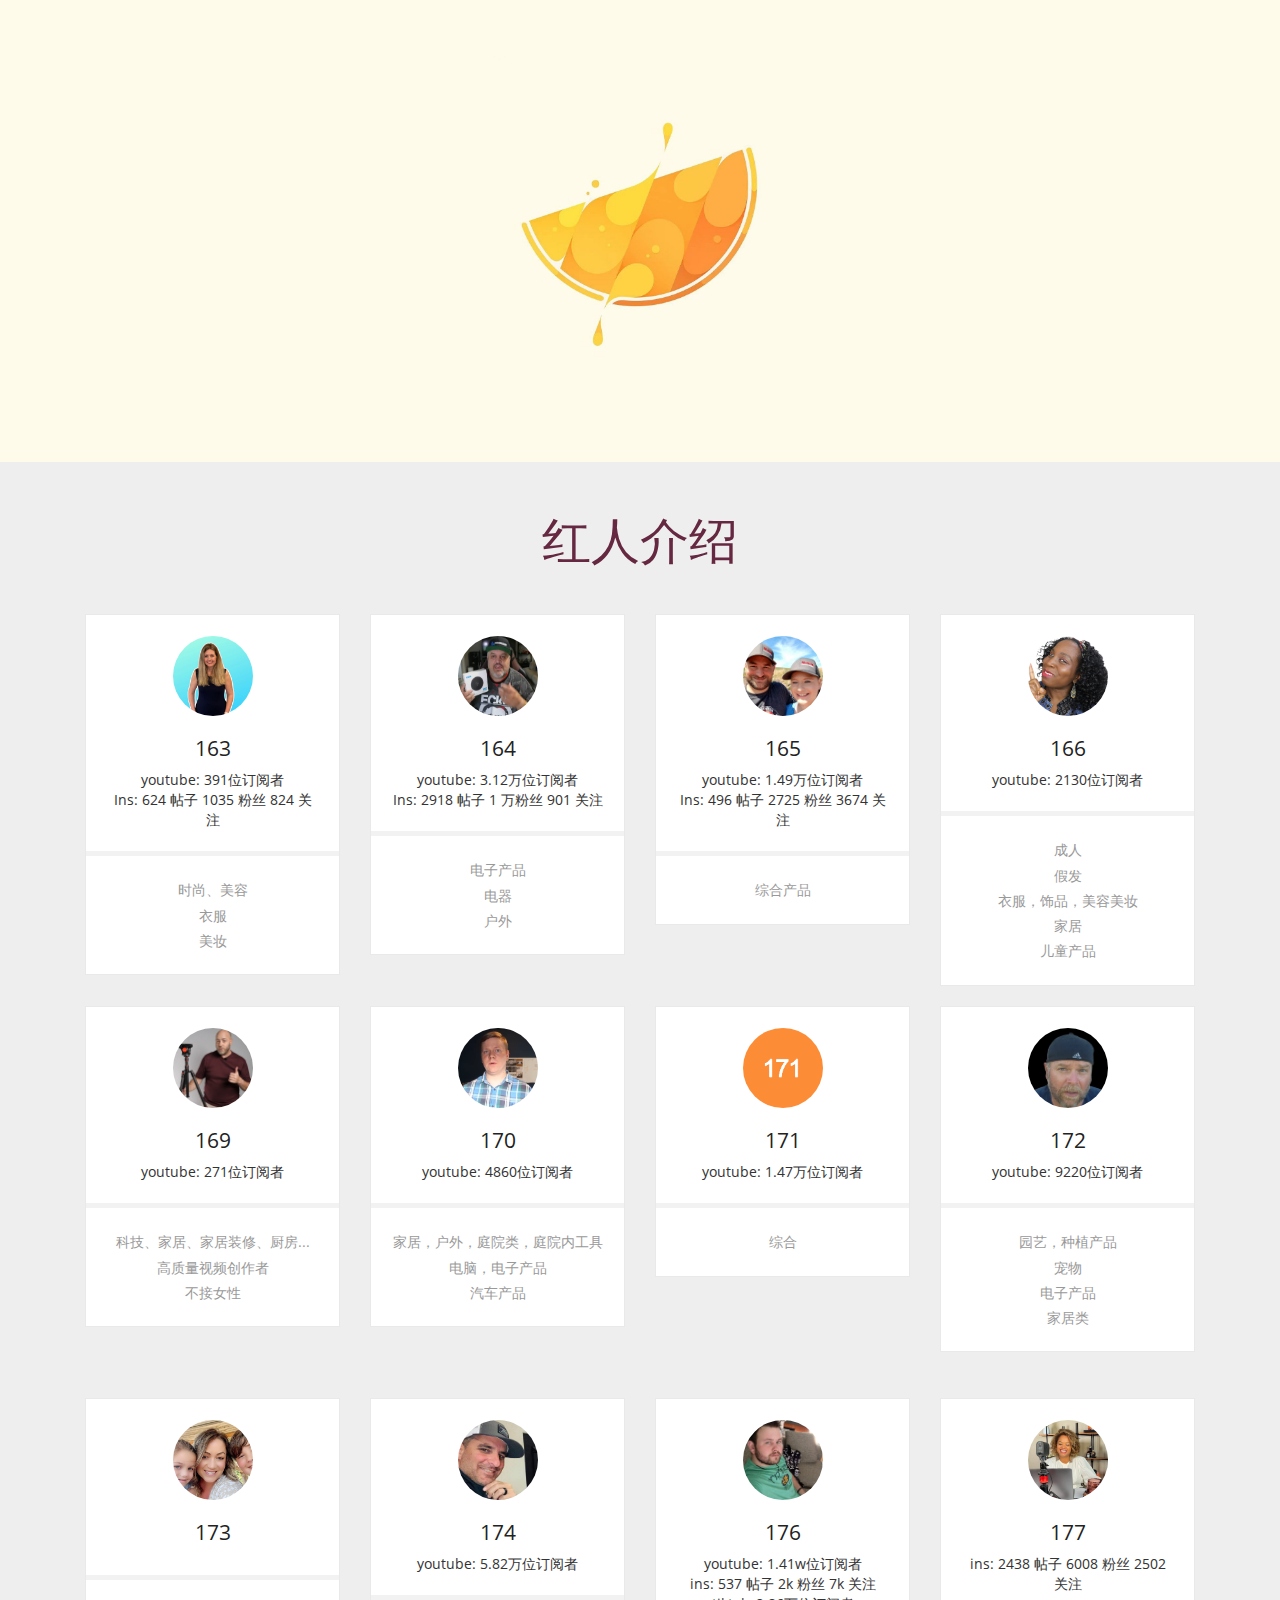
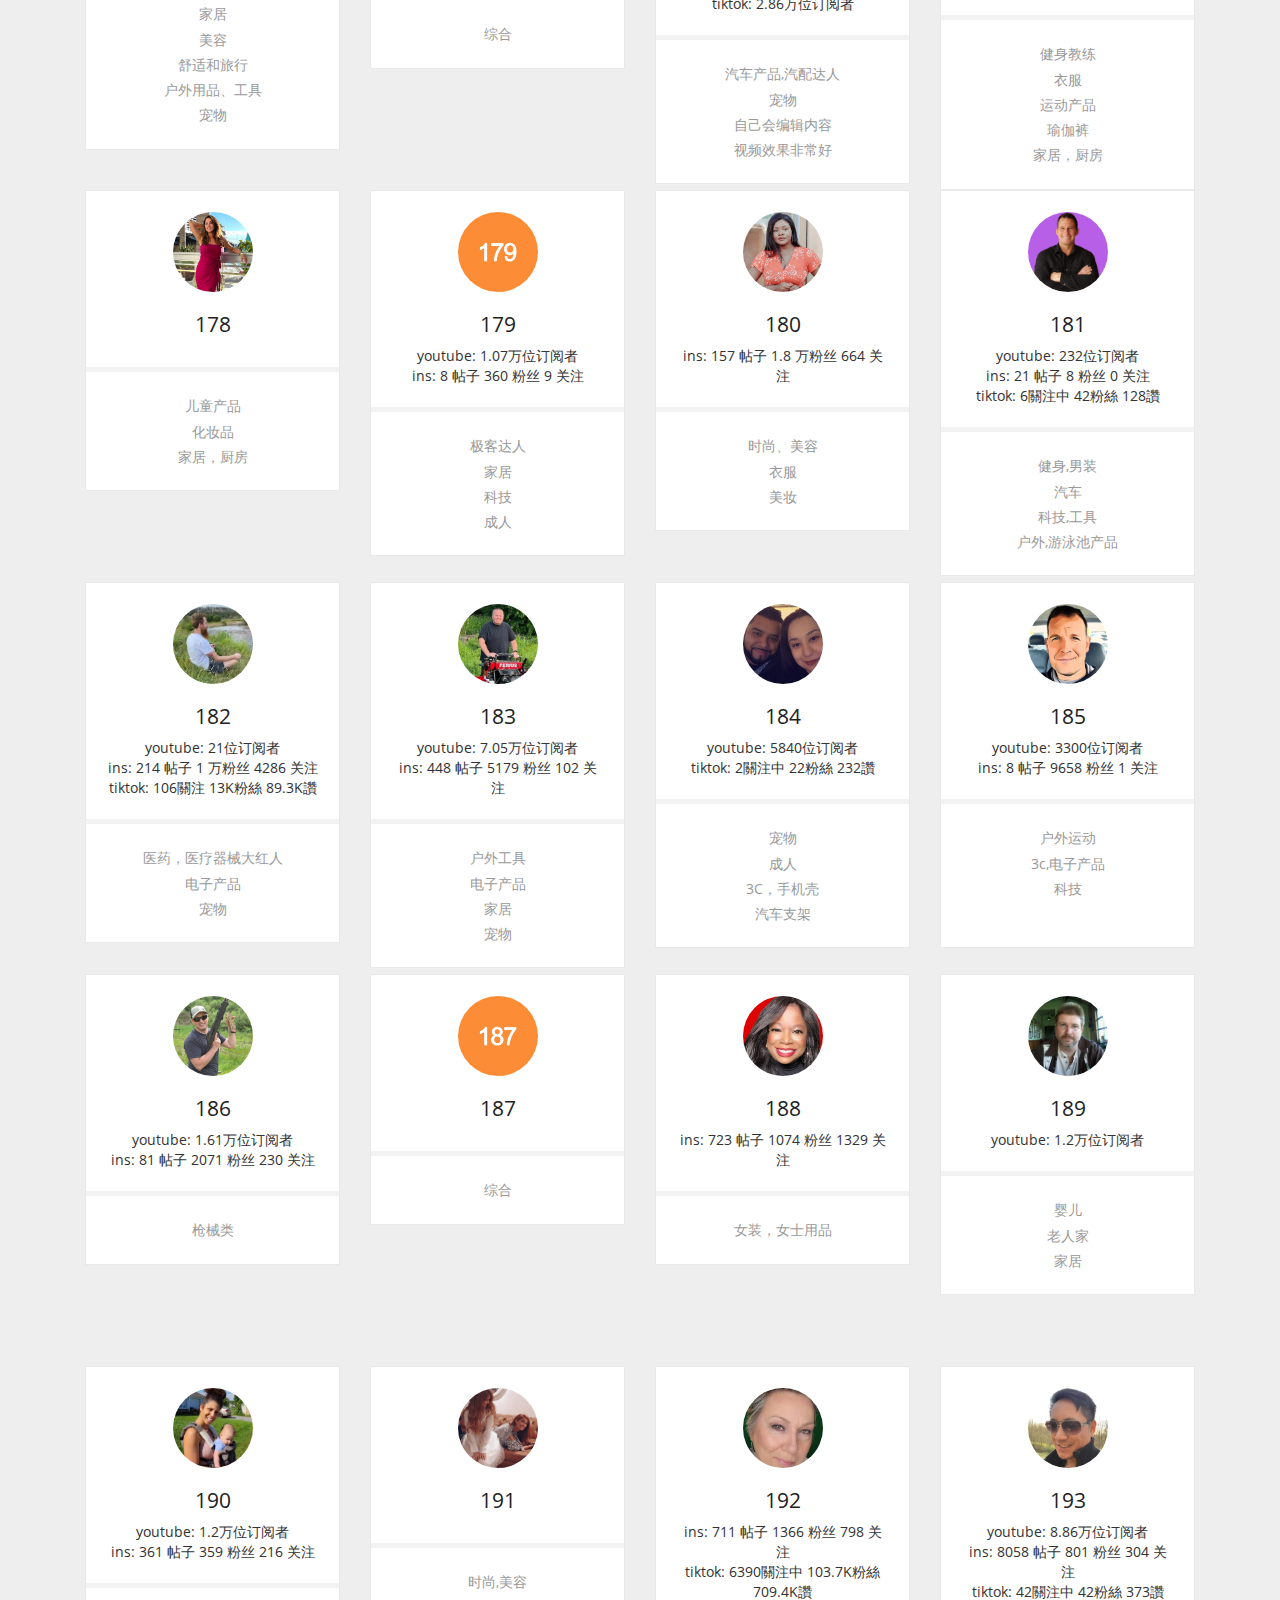
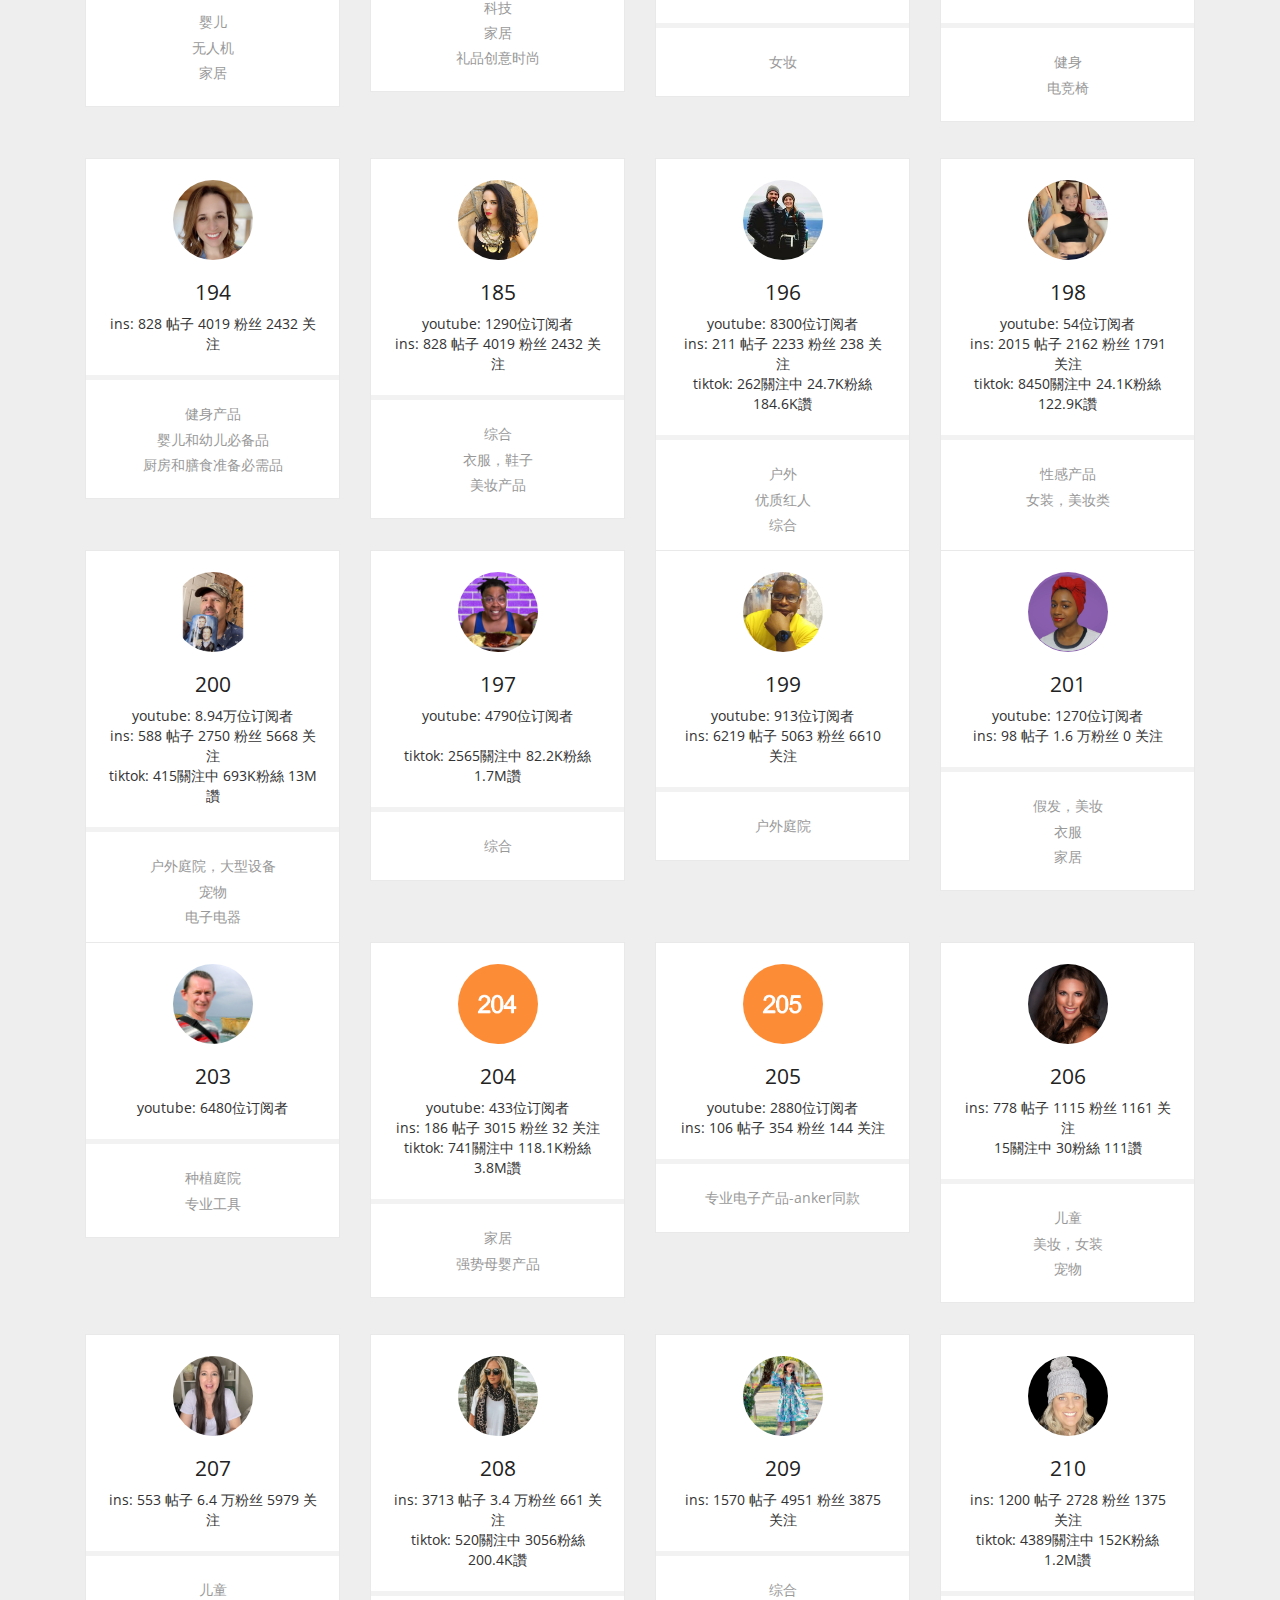
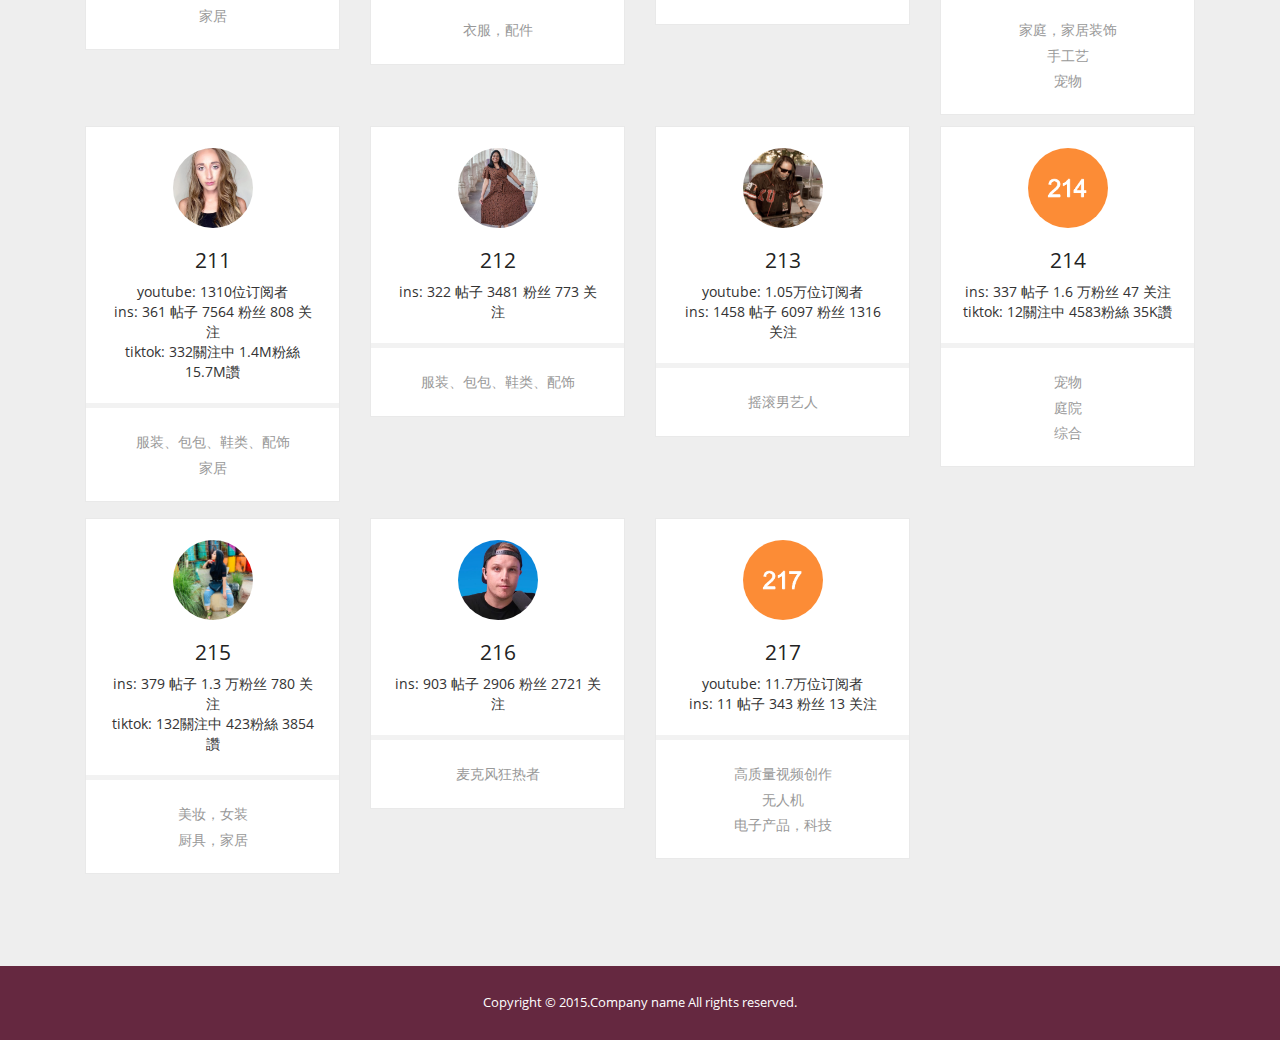
==== commit 6e1fd30d: "Add files via upload" ====
--- a/moban-151026346700/index.html
+++ b/moban-151026346700/index.html
@@ -18,10 +18,8 @@
 		<!--hot-offer-->
 			<div class="hot-offer">
 				<div class="container">
-					<h3>hot offer</h3>
-					<h4>for your best day!</h4>
-					<img src="images/p5.jpg" class="img-responsive" alt="/">
-					<div class="offer"></div>
+					<img src="images/p5.jpg" style="height: 25em;" alt="/">
+<!--					<div class="offer"></div>-->
 				</div>
 			</div>
 			<!--hot-offer-->
@@ -29,7 +27,7 @@
 					<div class="container">
 						<h3>红人介绍</h3>
 							<div class="features-grids">
-								<div class="col-md-3 feature-grid">
+								<div class="col-md-3 feature-grid" style="height: 27em;">
 								<div class="feature">
 									<div class="feature1">
 										<img class="img-circle" src="kol/163.jpeg" width="80px" height="80px">
@@ -42,7 +40,7 @@
 									</div>
 								</div>
 								</div>
-                                <div class="col-md-3 feature-grid">
+                                <div class="card-attr col-md-3 feature-grid ding-h">
                                     <div class="feature">
                                         <div class="feature1">
                                             <img class="img-circle" src="kol/164.jpg" width="80px" height="80px">
@@ -58,7 +56,7 @@
                                     </div>
                                     <p>&nbsp;</p>
                                 </div>
-                                <div class="col-md-3 feature-grid">
+                                <div class="card-attr col-md-3 feature-grid ding-h">
                                     <div class="feature">
                                         <div class="feature1">
                                             <img class="img-circle" src="kol/165.jpg" width="80px" height="80px">
@@ -89,7 +87,7 @@
                                     </div>
                                     <p>&nbsp;</p>
                                 </div>
-                                <div class="col-md-3 feature-grid">
+                                <div class="col-md-3 feature-grid ding-h">
                                     <div class="feature">
                                         <div class="feature1">
                                             <img class="img-circle" src="kol/169.jpeg" width="80px" height="80px">
@@ -952,6 +950,11 @@
 				</div>
 			</div>
 		</div>
+        <script>
+            $(document).ready(function () {
+                $(".feature-grid").height(28+'em');
+            });
+        </script>
     </div>
 </body>
 </html>
--- a/moban-151026346700/css/style.css
+++ b/moban-151026346700/css/style.css
@@ -273,13 +273,13 @@
 .hot-offer {
     text-align: center;
     padding: 4em 0;
-	background-color: #BF9280;
+	background-color: #FEFBEA;
 	position: relative;
 
 }
 .hot-offer img {
-    margin: 2em auto 0;
-    border: 15px solid #fff;
+    /*margin: 2em auto 0;*/
+    /*border: 15px solid #fff;*/
 }
 .hot-offer h3 {
     font-size: 3.5em;
@@ -1717,4 +1717,9 @@
     width: 100%;
     height: 150px;
 }
+.orange-sologan {
+    display: block;
+    max-width: 100%;
+    height: 3em;
+}
 }